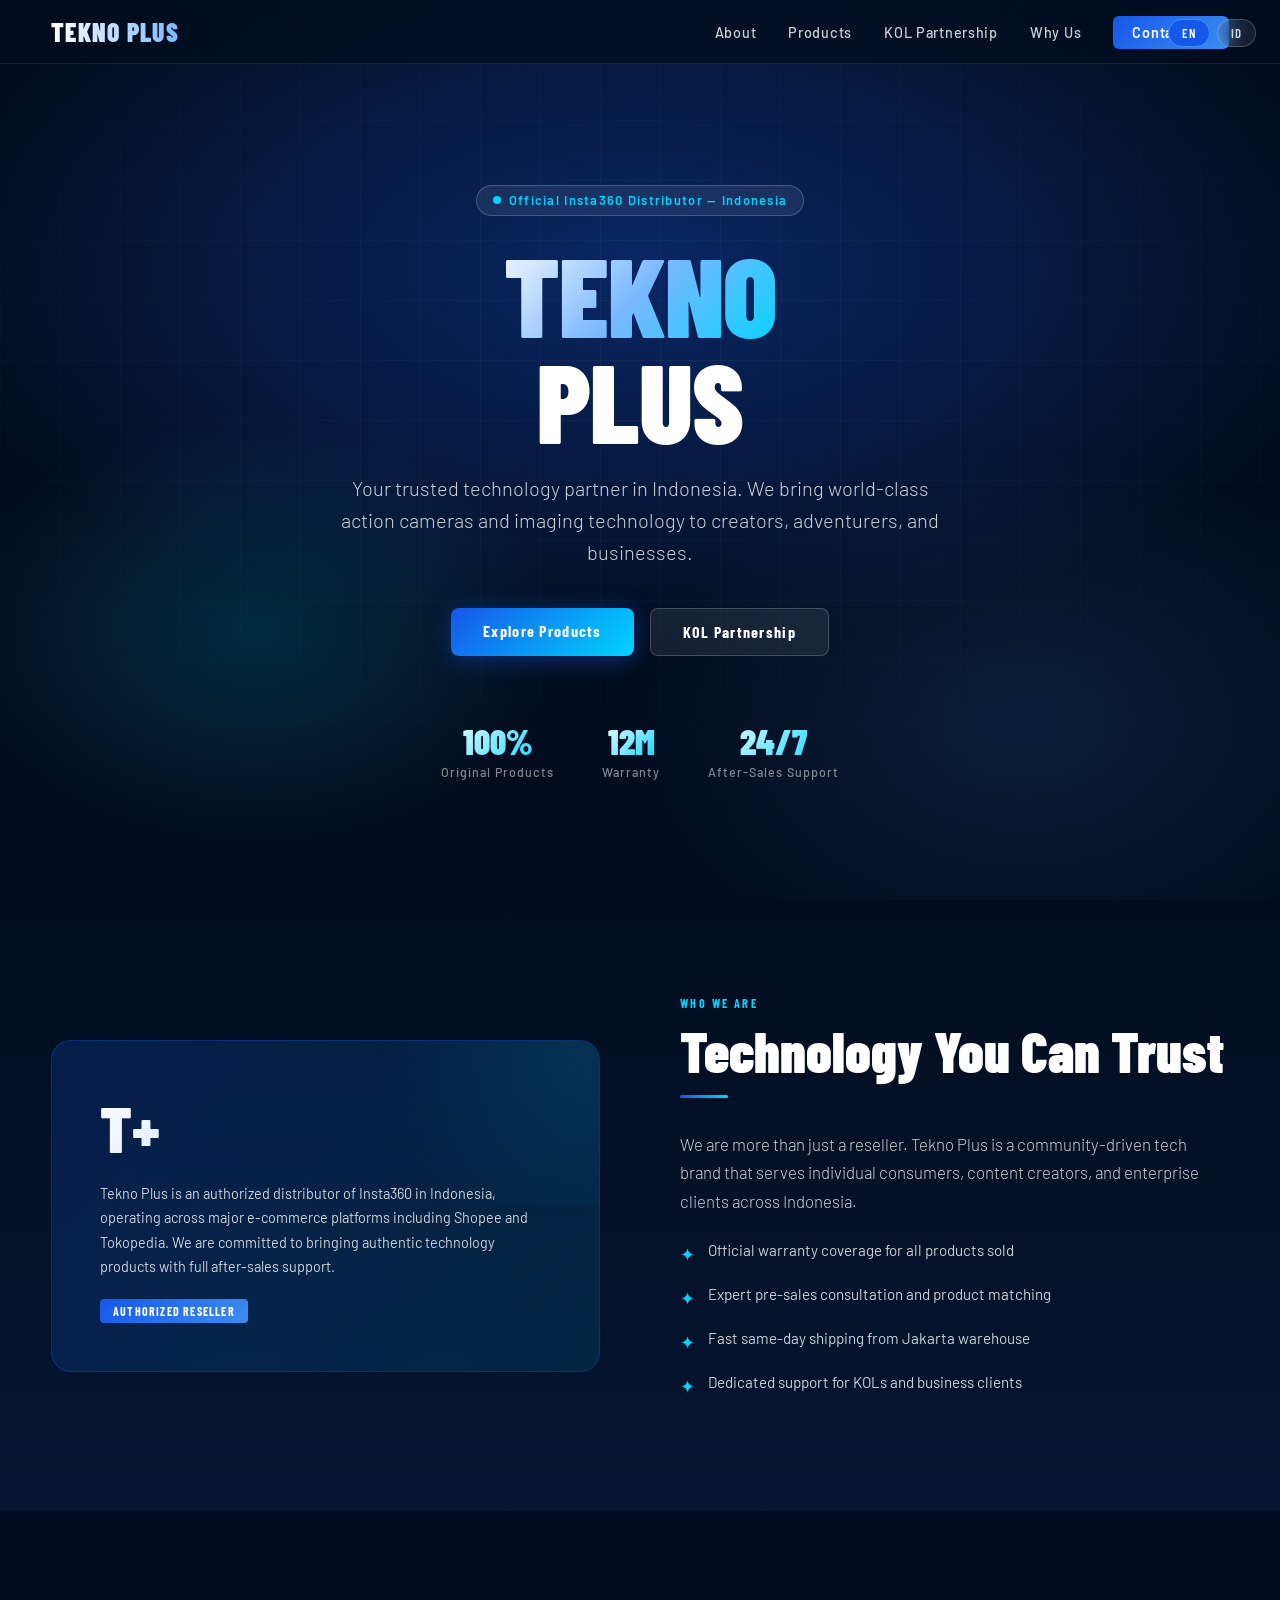
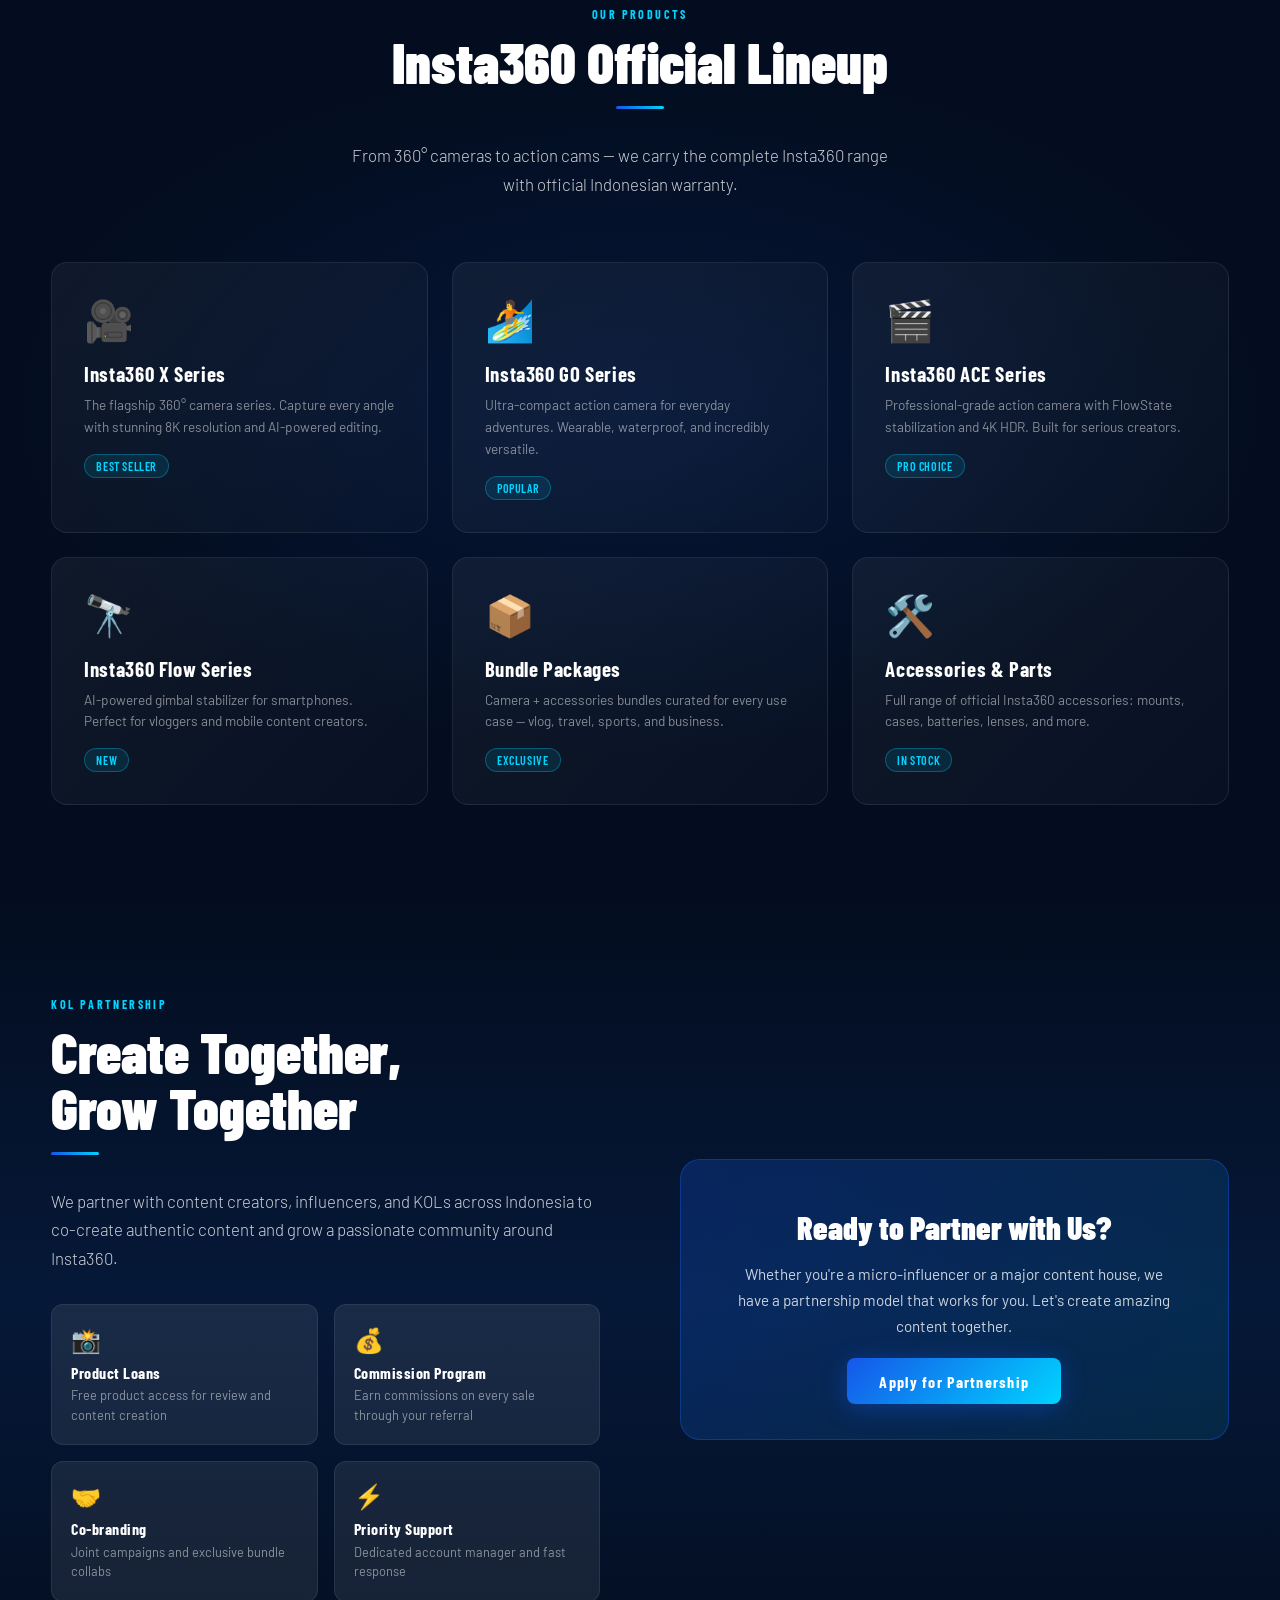
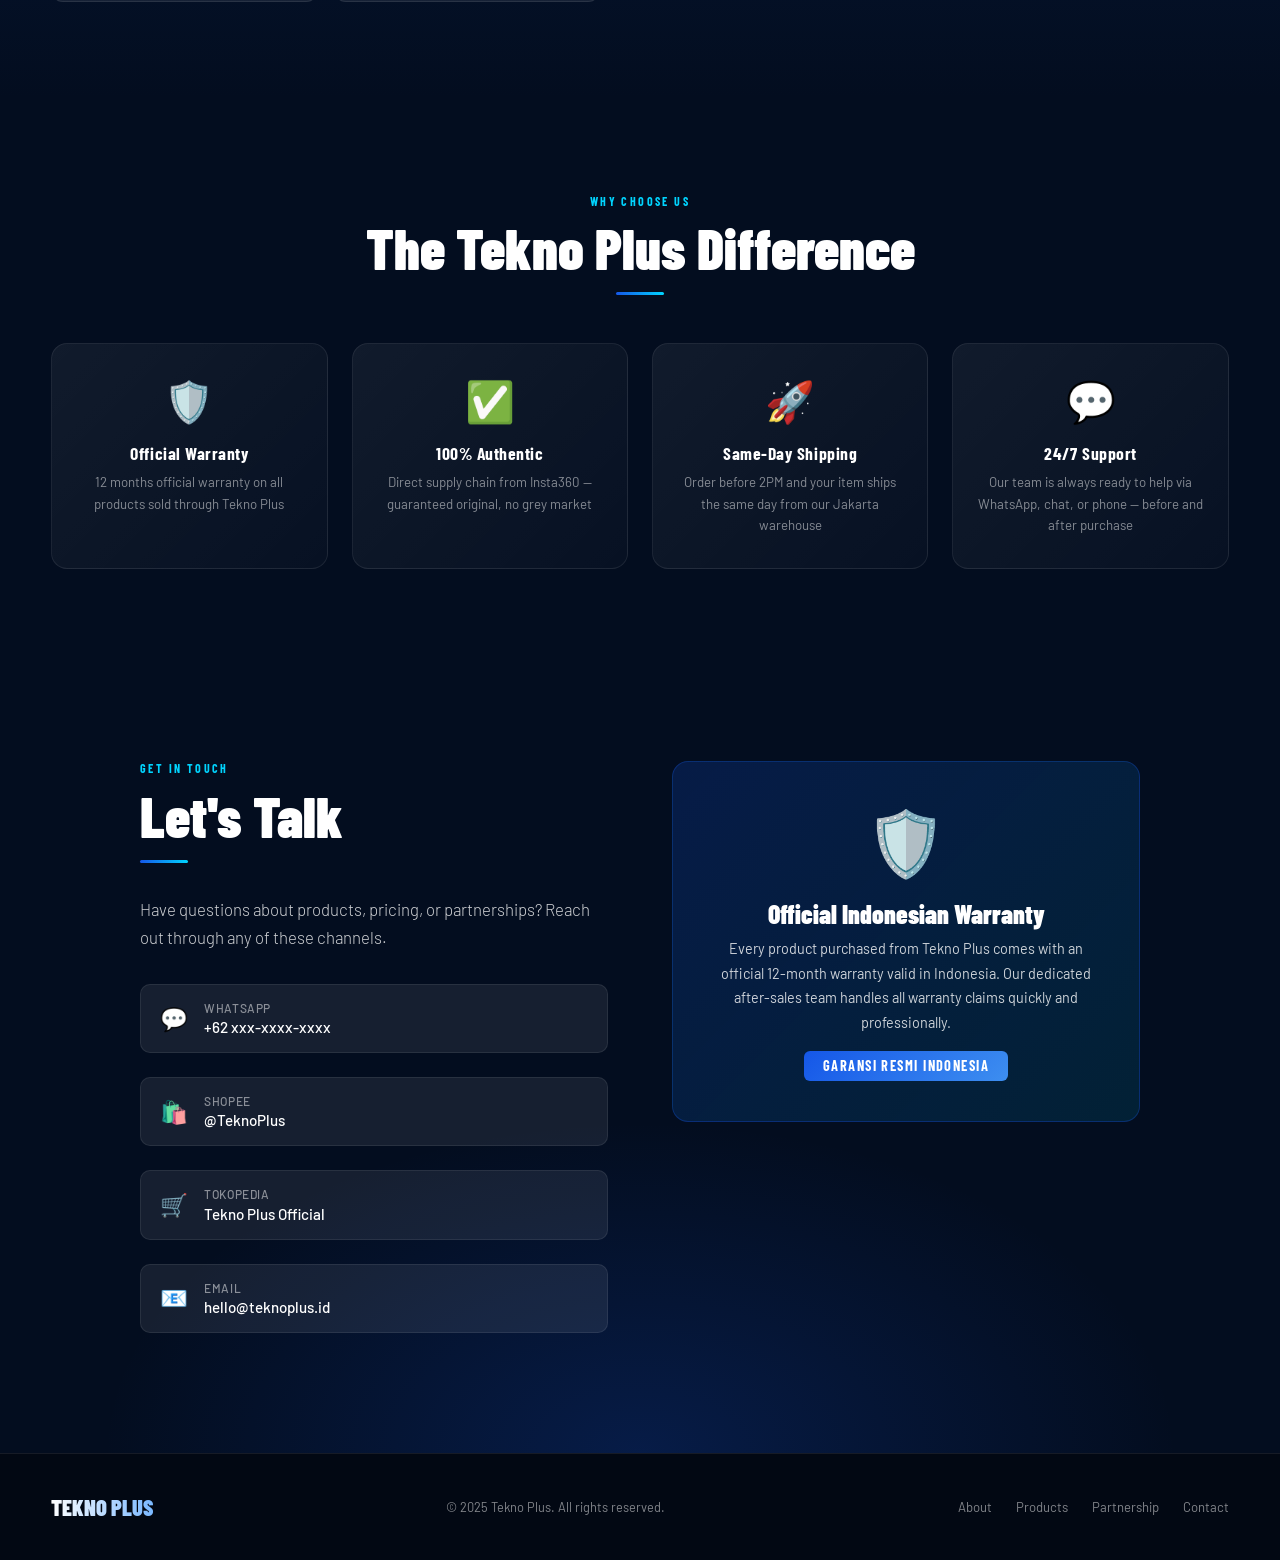
==== index.html @ 786237d8 "Add files via upload" ====
<!DOCTYPE html>
<html lang="en">
<head>
<meta charset="UTF-8">
<meta name="viewport" content="width=device-width, initial-scale=1.0">
<title>Tekno Plus – Official Insta360 Distributor Indonesia</title>
<link href="https://fonts.googleapis.com/css2?family=Barlow+Condensed:wght@400;600;700;900&family=Barlow:wght@300;400;500;600&display=swap" rel="stylesheet">
<style>
  :root {
    --blue-deep: #030d1f;
    --blue-mid: #0a2a5e;
    --blue-bright: #1557e8;
    --blue-electric: #3d8ef0;
    --blue-light: #7ab8ff;
    --blue-glow: #4fa3ff;
    --accent: #00d4ff;
    --white: #ffffff;
    --white-80: rgba(255,255,255,0.8);
    --white-50: rgba(255,255,255,0.5);
    --white-20: rgba(255,255,255,0.2);
    --white-10: rgba(255,255,255,0.08);
  }

  * { margin: 0; padding: 0; box-sizing: border-box; }

  html { scroll-behavior: smooth; }

  body {
    background: var(--blue-deep);
    color: var(--white);
    font-family: 'Barlow', sans-serif;
    overflow-x: hidden;
  }

  /* ── LANGUAGE SWITCHER ── */
  .lang-switcher {
    position: fixed;
    top: 1.2rem;
    right: 1.5rem;
    z-index: 9999;
    display: flex;
    gap: 0.4rem;
  }
  .lang-btn {
    background: var(--white-10);
    border: 1px solid var(--white-20);
    color: var(--white-80);
    padding: 0.3rem 0.8rem;
    border-radius: 20px;
    font-family: 'Barlow Condensed', sans-serif;
    font-weight: 600;
    font-size: 0.8rem;
    letter-spacing: 0.1em;
    cursor: pointer;
    backdrop-filter: blur(10px);
    transition: all 0.2s;
  }
  .lang-btn.active, .lang-btn:hover {
    background: var(--blue-bright);
    border-color: var(--blue-electric);
    color: white;
  }

  /* ── NAV ── */
  nav {
    position: fixed;
    top: 0; left: 0; right: 0;
    z-index: 1000;
    padding: 1rem 4vw;
    display: flex;
    align-items: center;
    justify-content: space-between;
    backdrop-filter: blur(20px);
    background: rgba(3,13,31,0.7);
    border-bottom: 1px solid var(--white-10);
  }
  .nav-logo {
    font-family: 'Barlow Condensed', sans-serif;
    font-weight: 900;
    font-size: 1.6rem;
    letter-spacing: 0.05em;
    background: linear-gradient(90deg, var(--white), var(--blue-light));
    -webkit-background-clip: text;
    -webkit-text-fill-color: transparent;
    background-clip: text;
    text-decoration: none;
  }
  .nav-links {
    display: flex;
    gap: 2rem;
    list-style: none;
  }
  .nav-links a {
    color: var(--white-80);
    text-decoration: none;
    font-size: 0.9rem;
    font-weight: 500;
    letter-spacing: 0.05em;
    transition: color 0.2s;
  }
  .nav-links a:hover { color: var(--accent); }
  .nav-cta {
    background: linear-gradient(135deg, var(--blue-bright), var(--blue-electric));
    color: white !important;
    padding: 0.5rem 1.2rem;
    border-radius: 6px;
    font-weight: 600 !important;
  }
  .nav-cta:hover { opacity: 0.9; }

  /* ── HERO ── */
  #hero {
    min-height: 100vh;
    display: flex;
    flex-direction: column;
    align-items: center;
    justify-content: center;
    text-align: center;
    position: relative;
    padding: 8rem 4vw 4rem;
    overflow: hidden;
  }

  .hero-bg {
    position: absolute;
    inset: 0;
    background:
      radial-gradient(ellipse 80% 60% at 50% 30%, rgba(21,87,232,0.35) 0%, transparent 70%),
      radial-gradient(ellipse 40% 40% at 20% 70%, rgba(0,212,255,0.15) 0%, transparent 60%),
      radial-gradient(ellipse 50% 50% at 80% 80%, rgba(61,142,240,0.12) 0%, transparent 60%);
  }

  .hero-grid {
    position: absolute;
    inset: 0;
    background-image:
      linear-gradient(rgba(255,255,255,0.04) 1px, transparent 1px),
      linear-gradient(90deg, rgba(255,255,255,0.04) 1px, transparent 1px);
    background-size: 60px 60px;
    mask-image: radial-gradient(ellipse 80% 60% at 50% 40%, black, transparent);
  }

  .hero-badge {
    display: inline-flex;
    align-items: center;
    gap: 0.5rem;
    background: var(--white-10);
    border: 1px solid var(--white-20);
    border-radius: 30px;
    padding: 0.4rem 1rem;
    font-size: 0.8rem;
    font-weight: 600;
    letter-spacing: 0.1em;
    color: var(--accent);
    margin-bottom: 1.5rem;
    backdrop-filter: blur(10px);
    animation: fadeUp 0.8s ease both;
  }
  .hero-badge-dot {
    width: 8px; height: 8px;
    background: var(--accent);
    border-radius: 50%;
    animation: pulse 2s infinite;
  }

  @keyframes pulse {
    0%, 100% { opacity: 1; transform: scale(1); }
    50% { opacity: 0.5; transform: scale(1.3); }
  }

  .hero-title {
    font-family: 'Barlow Condensed', sans-serif;
    font-weight: 900;
    font-size: clamp(3.5rem, 10vw, 7rem);
    line-height: 0.95;
    letter-spacing: -0.01em;
    margin-bottom: 1.2rem;
    animation: fadeUp 0.8s 0.1s ease both;
  }
  .hero-title .gradient-text {
    background: linear-gradient(135deg, var(--white) 0%, var(--blue-light) 50%, var(--accent) 100%);
    -webkit-background-clip: text;
    -webkit-text-fill-color: transparent;
    background-clip: text;
  }

  .hero-sub {
    font-size: clamp(1rem, 2vw, 1.25rem);
    font-weight: 300;
    color: var(--white-80);
    max-width: 600px;
    line-height: 1.6;
    margin-bottom: 2.5rem;
    animation: fadeUp 0.8s 0.2s ease both;
  }

  .hero-btns {
    display: flex;
    gap: 1rem;
    flex-wrap: wrap;
    justify-content: center;
    animation: fadeUp 0.8s 0.3s ease both;
  }
  .btn-primary {
    background: linear-gradient(135deg, var(--blue-bright), var(--accent));
    color: white;
    padding: 0.85rem 2rem;
    border-radius: 8px;
    font-family: 'Barlow Condensed', sans-serif;
    font-weight: 700;
    font-size: 1rem;
    letter-spacing: 0.08em;
    text-decoration: none;
    transition: all 0.3s;
    box-shadow: 0 4px 24px rgba(21,87,232,0.4);
  }
  .btn-primary:hover {
    transform: translateY(-2px);
    box-shadow: 0 8px 32px rgba(21,87,232,0.6);
  }
  .btn-secondary {
    background: var(--white-10);
    color: white;
    padding: 0.85rem 2rem;
    border-radius: 8px;
    border: 1px solid var(--white-20);
    font-family: 'Barlow Condensed', sans-serif;
    font-weight: 700;
    font-size: 1rem;
    letter-spacing: 0.08em;
    text-decoration: none;
    backdrop-filter: blur(10px);
    transition: all 0.3s;
  }
  .btn-secondary:hover {
    background: var(--white-20);
    transform: translateY(-2px);
  }

  .hero-stats {
    display: flex;
    gap: 3rem;
    margin-top: 4rem;
    animation: fadeUp 0.8s 0.4s ease both;
  }
  .hero-stat { text-align: center; }
  .hero-stat-num {
    font-family: 'Barlow Condensed', sans-serif;
    font-weight: 900;
    font-size: 2.2rem;
    background: linear-gradient(135deg, var(--white), var(--accent));
    -webkit-background-clip: text;
    -webkit-text-fill-color: transparent;
    background-clip: text;
  }
  .hero-stat-label {
    font-size: 0.78rem;
    color: var(--white-50);
    letter-spacing: 0.08em;
    font-weight: 500;
    margin-top: 0.2rem;
  }

  @keyframes fadeUp {
    from { opacity: 0; transform: translateY(24px); }
    to { opacity: 1; transform: translateY(0); }
  }

  /* ── SECTIONS COMMON ── */
  section {
    padding: 6rem 4vw;
    position: relative;
  }
  .section-label {
    font-family: 'Barlow Condensed', sans-serif;
    font-weight: 700;
    font-size: 0.75rem;
    letter-spacing: 0.2em;
    color: var(--accent);
    margin-bottom: 0.8rem;
    text-transform: uppercase;
  }
  .section-title {
    font-family: 'Barlow Condensed', sans-serif;
    font-weight: 900;
    font-size: clamp(2.2rem, 5vw, 3.5rem);
    line-height: 1;
    margin-bottom: 1rem;
  }
  .section-desc {
    color: var(--white-80);
    font-size: 1.05rem;
    line-height: 1.7;
    max-width: 560px;
    font-weight: 300;
  }
  .section-divider {
    width: 3rem;
    height: 3px;
    background: linear-gradient(90deg, var(--blue-bright), var(--accent));
    border-radius: 2px;
    margin: 1rem 0 2rem;
  }

  /* ── ABOUT ── */
  #about {
    background: linear-gradient(180deg, var(--blue-deep) 0%, rgba(10,42,94,0.3) 100%);
  }
  .about-grid {
    display: grid;
    grid-template-columns: 1fr 1fr;
    gap: 5rem;
    align-items: center;
    max-width: 1200px;
    margin: 0 auto;
  }
  .about-visual {
    position: relative;
  }
  .about-card {
    background: linear-gradient(135deg, rgba(21,87,232,0.2), rgba(0,212,255,0.1));
    border: 1px solid rgba(21,87,232,0.3);
    border-radius: 20px;
    padding: 3rem;
    position: relative;
    overflow: hidden;
  }
  .about-card::before {
    content: '';
    position: absolute;
    top: -50%;
    right: -50%;
    width: 100%;
    height: 100%;
    background: radial-gradient(circle, rgba(0,212,255,0.1), transparent 70%);
  }
  .about-card-logo {
    font-family: 'Barlow Condensed', sans-serif;
    font-weight: 900;
    font-size: 4rem;
    background: linear-gradient(135deg, var(--white), var(--blue-light));
    -webkit-background-clip: text;
    -webkit-text-fill-color: transparent;
    background-clip: text;
    margin-bottom: 1rem;
  }
  .about-card-desc {
    color: var(--white-80);
    font-size: 0.9rem;
    line-height: 1.7;
  }
  .about-tag {
    display: inline-block;
    background: linear-gradient(135deg, var(--blue-bright), var(--blue-electric));
    padding: 0.3rem 0.8rem;
    border-radius: 4px;
    font-size: 0.75rem;
    font-weight: 700;
    letter-spacing: 0.1em;
    margin-top: 1.2rem;
    font-family: 'Barlow Condensed', sans-serif;
  }
  .value-list {
    list-style: none;
    margin-top: 1.5rem;
  }
  .value-list li {
    display: flex;
    align-items: flex-start;
    gap: 0.8rem;
    margin-bottom: 1rem;
    color: var(--white-80);
    font-size: 0.95rem;
    line-height: 1.5;
  }
  .value-icon {
    color: var(--accent);
    font-size: 1.1rem;
    flex-shrink: 0;
    margin-top: 0.1rem;
  }

  /* ── PRODUCTS ── */
  #products {
    background: radial-gradient(ellipse 70% 50% at 50% 50%, rgba(21,87,232,0.12) 0%, transparent 70%);
  }
  .products-header {
    text-align: center;
    max-width: 600px;
    margin: 0 auto 4rem;
  }
  .products-header .section-divider { margin: 1rem auto 2rem; }
  .products-grid {
    display: grid;
    grid-template-columns: repeat(3, 1fr);
    gap: 1.5rem;
    max-width: 1200px;
    margin: 0 auto;
  }
  .product-card {
    background: linear-gradient(135deg, rgba(255,255,255,0.05), rgba(255,255,255,0.02));
    border: 1px solid var(--white-10);
    border-radius: 16px;
    padding: 2rem;
    transition: all 0.3s;
    position: relative;
    overflow: hidden;
  }
  .product-card::before {
    content: '';
    position: absolute;
    inset: 0;
    background: linear-gradient(135deg, rgba(21,87,232,0.15), transparent);
    opacity: 0;
    transition: opacity 0.3s;
  }
  .product-card:hover {
    border-color: rgba(21,87,232,0.5);
    transform: translateY(-4px);
    box-shadow: 0 12px 40px rgba(21,87,232,0.2);
  }
  .product-card:hover::before { opacity: 1; }
  .product-icon {
    font-size: 2.5rem;
    margin-bottom: 1rem;
    display: block;
  }
  .product-name {
    font-family: 'Barlow Condensed', sans-serif;
    font-weight: 700;
    font-size: 1.3rem;
    margin-bottom: 0.5rem;
    letter-spacing: 0.03em;
  }
  .product-desc {
    color: var(--white-50);
    font-size: 0.85rem;
    line-height: 1.6;
  }
  .product-badge {
    display: inline-block;
    margin-top: 1rem;
    background: rgba(0,212,255,0.1);
    border: 1px solid rgba(0,212,255,0.3);
    color: var(--accent);
    padding: 0.25rem 0.7rem;
    border-radius: 20px;
    font-size: 0.75rem;
    font-weight: 600;
    font-family: 'Barlow Condensed', sans-serif;
    letter-spacing: 0.05em;
  }

  /* ── KOL / PARTNERSHIP ── */
  #kol {
    background: linear-gradient(180deg, transparent, rgba(10,42,94,0.4) 50%, transparent);
  }
  .kol-inner {
    max-width: 1200px;
    margin: 0 auto;
    display: grid;
    grid-template-columns: 1fr 1fr;
    gap: 5rem;
    align-items: center;
  }
  .kol-benefits {
    display: grid;
    grid-template-columns: 1fr 1fr;
    gap: 1rem;
    margin-top: 2rem;
  }
  .kol-benefit {
    background: var(--white-10);
    border: 1px solid var(--white-10);
    border-radius: 12px;
    padding: 1.2rem;
    transition: all 0.2s;
  }
  .kol-benefit:hover {
    border-color: rgba(21,87,232,0.4);
    background: rgba(21,87,232,0.1);
  }
  .kol-benefit-icon { font-size: 1.5rem; margin-bottom: 0.5rem; display: block; }
  .kol-benefit-title {
    font-family: 'Barlow Condensed', sans-serif;
    font-weight: 700;
    font-size: 1rem;
    margin-bottom: 0.3rem;
    letter-spacing: 0.03em;
  }
  .kol-benefit-desc {
    color: var(--white-50);
    font-size: 0.8rem;
    line-height: 1.5;
  }
  .kol-cta-box {
    background: linear-gradient(135deg, rgba(21,87,232,0.25), rgba(0,212,255,0.1));
    border: 1px solid rgba(21,87,232,0.4);
    border-radius: 20px;
    padding: 3rem;
    text-align: center;
  }
  .kol-cta-box h3 {
    font-family: 'Barlow Condensed', sans-serif;
    font-weight: 900;
    font-size: 2rem;
    margin-bottom: 1rem;
  }
  .kol-cta-box p {
    color: var(--white-80);
    font-size: 0.95rem;
    line-height: 1.7;
    margin-bottom: 2rem;
  }

  /* ── TRUST BADGES ── */
  #trust {
    text-align: center;
  }
  .trust-inner { max-width: 1200px; margin: 0 auto; }
  .trust-grid {
    display: grid;
    grid-template-columns: repeat(4, 1fr);
    gap: 1.5rem;
    margin-top: 3rem;
  }
  .trust-card {
    background: linear-gradient(135deg, rgba(255,255,255,0.06), rgba(255,255,255,0.02));
    border: 1px solid var(--white-10);
    border-radius: 16px;
    padding: 2rem 1.5rem;
    transition: all 0.3s;
  }
  .trust-card:hover {
    border-color: rgba(21,87,232,0.4);
    transform: translateY(-4px);
  }
  .trust-icon { font-size: 2.5rem; margin-bottom: 1rem; display: block; }
  .trust-title {
    font-family: 'Barlow Condensed', sans-serif;
    font-weight: 700;
    font-size: 1.1rem;
    margin-bottom: 0.5rem;
    letter-spacing: 0.03em;
  }
  .trust-desc {
    color: var(--white-50);
    font-size: 0.83rem;
    line-height: 1.6;
  }

  /* ── CONTACT ── */
  #contact {
    background: radial-gradient(ellipse 60% 60% at 50% 100%, rgba(21,87,232,0.2) 0%, transparent 70%);
  }
  .contact-inner {
    max-width: 1000px;
    margin: 0 auto;
    display: grid;
    grid-template-columns: 1fr 1fr;
    gap: 4rem;
    align-items: start;
  }
  .contact-items { margin-top: 2rem; }
  .contact-item {
    display: flex;
    align-items: center;
    gap: 1rem;
    margin-bottom: 1.5rem;
    padding: 1rem 1.2rem;
    background: var(--white-10);
    border-radius: 10px;
    border: 1px solid var(--white-10);
    transition: all 0.2s;
    text-decoration: none;
    color: var(--white);
  }
  .contact-item:hover {
    border-color: rgba(21,87,232,0.4);
    background: rgba(21,87,232,0.1);
  }
  .contact-item-icon { font-size: 1.4rem; }
  .contact-item-label {
    font-size: 0.75rem;
    color: var(--white-50);
    font-weight: 500;
    letter-spacing: 0.05em;
    text-transform: uppercase;
    margin-bottom: 0.2rem;
  }
  .contact-item-value {
    font-size: 0.95rem;
    font-weight: 500;
  }
  .warranty-box {
    background: linear-gradient(135deg, rgba(21,87,232,0.2), rgba(0,212,255,0.1));
    border: 1px solid rgba(21,87,232,0.3);
    border-radius: 16px;
    padding: 2.5rem;
    text-align: center;
  }
  .warranty-shield {
    font-size: 4rem;
    display: block;
    margin-bottom: 1rem;
  }
  .warranty-title {
    font-family: 'Barlow Condensed', sans-serif;
    font-weight: 900;
    font-size: 1.6rem;
    margin-bottom: 0.5rem;
  }
  .warranty-desc {
    color: var(--white-80);
    font-size: 0.9rem;
    line-height: 1.7;
  }
  .warranty-tag {
    display: inline-block;
    margin-top: 1rem;
    background: linear-gradient(135deg, var(--blue-bright), var(--blue-electric));
    padding: 0.4rem 1.2rem;
    border-radius: 6px;
    font-family: 'Barlow Condensed', sans-serif;
    font-weight: 700;
    font-size: 0.9rem;
    letter-spacing: 0.1em;
  }

  /* ── FOOTER ── */
  footer {
    background: rgba(0,0,0,0.4);
    border-top: 1px solid var(--white-10);
    padding: 2.5rem 4vw;
    display: flex;
    align-items: center;
    justify-content: space-between;
    flex-wrap: wrap;
    gap: 1rem;
  }
  .footer-logo {
    font-family: 'Barlow Condensed', sans-serif;
    font-weight: 900;
    font-size: 1.4rem;
    background: linear-gradient(90deg, var(--white), var(--blue-light));
    -webkit-background-clip: text;
    -webkit-text-fill-color: transparent;
    background-clip: text;
  }
  .footer-copy {
    color: var(--white-50);
    font-size: 0.8rem;
  }
  .footer-links {
    display: flex;
    gap: 1.5rem;
  }
  .footer-links a {
    color: var(--white-50);
    text-decoration: none;
    font-size: 0.82rem;
    transition: color 0.2s;
  }
  .footer-links a:hover { color: var(--accent); }

  /* ── MOBILE ── */
  @media (max-width: 768px) {
    nav { padding: 0.8rem 1rem; }
    .nav-links { display: none; }
    .hero-stats { gap: 1.5rem; flex-wrap: wrap; justify-content: center; }
    .about-grid, .kol-inner, .contact-inner { grid-template-columns: 1fr; gap: 2rem; }
    .products-grid { grid-template-columns: 1fr; }
    .trust-grid { grid-template-columns: 1fr 1fr; }
    .kol-benefits { grid-template-columns: 1fr; }
    footer { flex-direction: column; align-items: center; text-align: center; }
  }

  /* ── SCROLL ANIMATIONS ── */
  .reveal {
    opacity: 0;
    transform: translateY(30px);
    transition: opacity 0.6s ease, transform 0.6s ease;
  }
  .reveal.visible {
    opacity: 1;
    transform: none;
  }
</style>
</head>
<body>

<!-- Language Switcher -->
<div class="lang-switcher">
  <button class="lang-btn active" onclick="setLang('en')">EN</button>
  <button class="lang-btn" onclick="setLang('id')">ID</button>
</div>

<!-- Nav -->
<nav>
  <a href="#hero" class="nav-logo">TEKNO PLUS</a>
  <ul class="nav-links">
    <li><a href="#about" data-en="About" data-id="Tentang Kami">About</a></li>
    <li><a href="#products" data-en="Products" data-id="Produk">Products</a></li>
    <li><a href="#kol" data-en="KOL Partnership" data-id="Kemitraan KOL">KOL Partnership</a></li>
    <li><a href="#trust" data-en="Why Us" data-id="Mengapa Kami">Why Us</a></li>
    <li><a href="#contact" class="nav-cta" data-en="Contact Us" data-id="Hubungi Kami">Contact Us</a></li>
  </ul>
</nav>

<!-- HERO -->
<section id="hero">
  <div class="hero-bg"></div>
  <div class="hero-grid"></div>
  <div class="hero-badge">
    <span class="hero-badge-dot"></span>
    <span data-en="Official Insta360 Distributor — Indonesia" data-id="Distributor Resmi Insta360 — Indonesia">Official Insta360 Distributor — Indonesia</span>
  </div>
  <h1 class="hero-title">
    <span class="gradient-text">TEKNO</span><br>PLUS
  </h1>
  <p class="hero-sub" data-en="Your trusted technology partner in Indonesia. We bring world-class action cameras and imaging technology to creators, adventurers, and businesses." data-id="Mitra teknologi terpercaya Anda di Indonesia. Kami menghadirkan kamera aksi dan teknologi pencitraan kelas dunia untuk para kreator, petualang, dan bisnis.">
    Your trusted technology partner in Indonesia. We bring world-class action cameras and imaging technology to creators, adventurers, and businesses.
  </p>
  <div class="hero-btns">
    <a href="#products" class="btn-primary" data-en="Explore Products" data-id="Lihat Produk">Explore Products</a>
    <a href="#kol" class="btn-secondary" data-en="KOL Partnership" data-id="Kemitraan KOL">KOL Partnership</a>
  </div>
  <div class="hero-stats">
    <div class="hero-stat">
      <div class="hero-stat-num">100%</div>
      <div class="hero-stat-label" data-en="Original Products" data-id="Produk Original">Original Products</div>
    </div>
    <div class="hero-stat">
      <div class="hero-stat-num">12M</div>
      <div class="hero-stat-label" data-en="Warranty" data-id="Garansi">Warranty</div>
    </div>
    <div class="hero-stat">
      <div class="hero-stat-num">24/7</div>
      <div class="hero-stat-label" data-en="After-Sales Support" data-id="Dukungan Purna Jual">After-Sales Support</div>
    </div>
  </div>
</section>

<!-- ABOUT -->
<section id="about">
  <div class="about-grid">
    <div class="about-visual reveal">
      <div class="about-card">
        <div class="about-card-logo">T+</div>
        <p class="about-card-desc" data-en="Tekno Plus is an authorized distributor of Insta360 in Indonesia, operating across major e-commerce platforms including Shopee and Tokopedia. We are committed to bringing authentic technology products with full after-sales support." data-id="Tekno Plus adalah distributor resmi Insta360 di Indonesia, beroperasi di platform e-commerce utama termasuk Shopee dan Tokopedia. Kami berkomitmen menghadirkan produk teknologi asli dengan dukungan purna jual penuh.">
          Tekno Plus is an authorized distributor of Insta360 in Indonesia, operating across major e-commerce platforms including Shopee and Tokopedia. We are committed to bringing authentic technology products with full after-sales support.
        </p>
        <span class="about-tag" data-en="AUTHORIZED RESELLER" data-id="RESELLER RESMI">AUTHORIZED RESELLER</span>
      </div>
    </div>
    <div class="reveal">
      <div class="section-label" data-en="WHO WE ARE" data-id="SIAPA KAMI">WHO WE ARE</div>
      <h2 class="section-title" data-en="Technology You Can Trust" data-id="Teknologi Yang Bisa Dipercaya">Technology You Can Trust</h2>
      <div class="section-divider"></div>
      <p class="section-desc" data-en="We are more than just a reseller. Tekno Plus is a community-driven tech brand that serves individual consumers, content creators, and enterprise clients across Indonesia." data-id="Kami lebih dari sekadar reseller. Tekno Plus adalah brand teknologi berbasis komunitas yang melayani konsumen individual, kreator konten, dan klien korporat di seluruh Indonesia.">
        We are more than just a reseller. Tekno Plus is a community-driven tech brand that serves individual consumers, content creators, and enterprise clients across Indonesia.
      </p>
      <ul class="value-list">
        <li><span class="value-icon">✦</span><span data-en="Official warranty coverage for all products sold" data-id="Garansi resmi untuk semua produk yang dijual">Official warranty coverage for all products sold</span></li>
        <li><span class="value-icon">✦</span><span data-en="Expert pre-sales consultation and product matching" data-id="Konsultasi pra-penjualan ahli dan penyesuaian produk">Expert pre-sales consultation and product matching</span></li>
        <li><span class="value-icon">✦</span><span data-en="Fast same-day shipping from Jakarta warehouse" data-id="Pengiriman cepat di hari yang sama dari gudang Jakarta">Fast same-day shipping from Jakarta warehouse</span></li>
        <li><span class="value-icon">✦</span><span data-en="Dedicated support for KOLs and business clients" data-id="Dukungan khusus untuk KOL dan klien bisnis">Dedicated support for KOLs and business clients</span></li>
      </ul>
    </div>
  </div>
</section>

<!-- PRODUCTS -->
<section id="products">
  <div class="products-header reveal">
    <div class="section-label" data-en="OUR PRODUCTS" data-id="PRODUK KAMI">OUR PRODUCTS</div>
    <h2 class="section-title" data-en="Insta360 Official Lineup" data-id="Lini Resmi Insta360">Insta360 Official Lineup</h2>
    <div class="section-divider"></div>
    <p class="section-desc" data-en="From 360° cameras to action cams — we carry the complete Insta360 range with official Indonesian warranty." data-id="Dari kamera 360° hingga action cam — kami menyediakan lini lengkap Insta360 dengan garansi resmi Indonesia.">
      From 360° cameras to action cams — we carry the complete Insta360 range with official Indonesian warranty.
    </p>
  </div>
  <div class="products-grid">
    <div class="product-card reveal">
      <span class="product-icon">🎥</span>
      <div class="product-name">Insta360 X Series</div>
      <p class="product-desc" data-en="The flagship 360° camera series. Capture every angle with stunning 8K resolution and AI-powered editing." data-id="Seri kamera 360° unggulan. Abadikan setiap sudut dengan resolusi 8K yang memukau dan editing berbasis AI.">The flagship 360° camera series. Capture every angle with stunning 8K resolution and AI-powered editing.</p>
      <span class="product-badge" data-en="BEST SELLER" data-id="TERLARIS">BEST SELLER</span>
    </div>
    <div class="product-card reveal">
      <span class="product-icon">🏄</span>
      <div class="product-name">Insta360 GO Series</div>
      <p class="product-desc" data-en="Ultra-compact action camera for everyday adventures. Wearable, waterproof, and incredibly versatile." data-id="Kamera aksi ultra-kompak untuk petualangan sehari-hari. Dapat dipakai, tahan air, dan sangat serbaguna.">Ultra-compact action camera for everyday adventures. Wearable, waterproof, and incredibly versatile.</p>
      <span class="product-badge" data-en="POPULAR" data-id="POPULER">POPULAR</span>
    </div>
    <div class="product-card reveal">
      <span class="product-icon">🎬</span>
      <div class="product-name">Insta360 ACE Series</div>
      <p class="product-desc" data-en="Professional-grade action camera with FlowState stabilization and 4K HDR. Built for serious creators." data-id="Kamera aksi kelas profesional dengan stabilisasi FlowState dan 4K HDR. Dirancang untuk kreator serius.">Professional-grade action camera with FlowState stabilization and 4K HDR. Built for serious creators.</p>
      <span class="product-badge" data-en="PRO CHOICE" data-id="PILIHAN PRO">PRO CHOICE</span>
    </div>
    <div class="product-card reveal">
      <span class="product-icon">🔭</span>
      <div class="product-name" data-en="Insta360 Flow Series" data-id="Insta360 Flow Series">Insta360 Flow Series</div>
      <p class="product-desc" data-en="AI-powered gimbal stabilizer for smartphones. Perfect for vloggers and mobile content creators." data-id="Gimbal stabilizer bertenaga AI untuk smartphone. Sempurna untuk vlogger dan kreator konten mobile.">AI-powered gimbal stabilizer for smartphones. Perfect for vloggers and mobile content creators.</p>
      <span class="product-badge" data-en="NEW" data-id="BARU">NEW</span>
    </div>
    <div class="product-card reveal">
      <span class="product-icon">📦</span>
      <div class="product-name" data-en="Bundle Packages" data-id="Paket Bundle">Bundle Packages</div>
      <p class="product-desc" data-en="Camera + accessories bundles curated for every use case — vlog, travel, sports, and business." data-id="Bundle kamera + aksesori yang dikurasi untuk setiap kebutuhan — vlog, travel, olahraga, dan bisnis.">Camera + accessories bundles curated for every use case — vlog, travel, sports, and business.</p>
      <span class="product-badge" data-en="EXCLUSIVE" data-id="EKSKLUSIF">EXCLUSIVE</span>
    </div>
    <div class="product-card reveal">
      <span class="product-icon">🛠️</span>
      <div class="product-name" data-en="Accessories & Parts" data-id="Aksesori & Suku Cadang">Accessories & Parts</div>
      <p class="product-desc" data-en="Full range of official Insta360 accessories: mounts, cases, batteries, lenses, and more." data-id="Rangkaian lengkap aksesori resmi Insta360: mount, casing, baterai, lensa, dan lainnya.">Full range of official Insta360 accessories: mounts, cases, batteries, lenses, and more.</p>
      <span class="product-badge" data-en="IN STOCK" data-id="TERSEDIA">IN STOCK</span>
    </div>
  </div>
</section>

<!-- KOL -->
<section id="kol">
  <div class="kol-inner">
    <div class="reveal">
      <div class="section-label" data-en="KOL PARTNERSHIP" data-id="KEMITRAAN KOL">KOL PARTNERSHIP</div>
      <h2 class="section-title" data-en="Create Together, Grow Together" data-id="Berkreasi Bersama, Tumbuh Bersama">Create Together,<br>Grow Together</h2>
      <div class="section-divider"></div>
      <p class="section-desc" data-en="We partner with content creators, influencers, and KOLs across Indonesia to co-create authentic content and grow a passionate community around Insta360." data-id="Kami bermitra dengan kreator konten, influencer, dan KOL di seluruh Indonesia untuk bersama-sama membuat konten autentik dan membangun komunitas yang penuh semangat di sekitar Insta360.">
        We partner with content creators, influencers, and KOLs across Indonesia to co-create authentic content and grow a passionate community around Insta360.
      </p>
      <div class="kol-benefits">
        <div class="kol-benefit">
          <span class="kol-benefit-icon">📸</span>
          <div class="kol-benefit-title" data-en="Product Loans" data-id="Pinjaman Produk">Product Loans</div>
          <p class="kol-benefit-desc" data-en="Free product access for review and content creation" data-id="Akses produk gratis untuk review dan pembuatan konten">Free product access for review and content creation</p>
        </div>
        <div class="kol-benefit">
          <span class="kol-benefit-icon">💰</span>
          <div class="kol-benefit-title" data-en="Commission Program" data-id="Program Komisi">Commission Program</div>
          <p class="kol-benefit-desc" data-en="Earn commissions on every sale through your referral" data-id="Dapatkan komisi dari setiap penjualan melalui referral Anda">Earn commissions on every sale through your referral</p>
        </div>
        <div class="kol-benefit">
          <span class="kol-benefit-icon">🤝</span>
          <div class="kol-benefit-title" data-en="Co-branding" data-id="Co-branding">Co-branding</div>
          <p class="kol-benefit-desc" data-en="Joint campaigns and exclusive bundle collabs" data-id="Kampanye bersama dan kolaborasi bundle eksklusif">Joint campaigns and exclusive bundle collabs</p>
        </div>
        <div class="kol-benefit">
          <span class="kol-benefit-icon">⚡</span>
          <div class="kol-benefit-title" data-en="Priority Support" data-id="Dukungan Prioritas">Priority Support</div>
          <p class="kol-benefit-desc" data-en="Dedicated account manager and fast response" data-id="Manajer akun khusus dan respons cepat">Dedicated account manager and fast response</p>
        </div>
      </div>
    </div>
    <div class="reveal">
      <div class="kol-cta-box">
        <h3 data-en="Ready to Partner with Us?" data-id="Siap Bermitra dengan Kami?">Ready to Partner with Us?</h3>
        <p data-en="Whether you're a micro-influencer or a major content house, we have a partnership model that works for you. Let's create amazing content together." data-id="Baik Anda micro-influencer maupun konten kreator besar, kami memiliki model kemitraan yang sesuai untuk Anda. Mari buat konten luar biasa bersama.">
          Whether you're a micro-influencer or a major content house, we have a partnership model that works for you. Let's create amazing content together.
        </p>
        <a href="#contact" class="btn-primary" data-en="Apply for Partnership" data-id="Daftar Kemitraan">Apply for Partnership</a>
      </div>
    </div>
  </div>
</section>

<!-- TRUST / WHY US -->
<section id="trust">
  <div class="trust-inner">
    <div class="reveal">
      <div class="section-label" data-en="WHY CHOOSE US" data-id="MENGAPA PILIH KAMI">WHY CHOOSE US</div>
      <h2 class="section-title" data-en="The Tekno Plus Difference" data-id="Perbedaan Tekno Plus">The Tekno Plus Difference</h2>
      <div class="section-divider" style="margin: 1rem auto 0;"></div>
    </div>
    <div class="trust-grid">
      <div class="trust-card reveal">
        <span class="trust-icon">🛡️</span>
        <div class="trust-title" data-en="Official Warranty" data-id="Garansi Resmi">Official Warranty</div>
        <p class="trust-desc" data-en="12 months official warranty on all products sold through Tekno Plus" data-id="Garansi resmi 12 bulan untuk semua produk yang dijual melalui Tekno Plus">12 months official warranty on all products sold through Tekno Plus</p>
      </div>
      <div class="trust-card reveal">
        <span class="trust-icon">✅</span>
        <div class="trust-title" data-en="100% Authentic" data-id="100% Asli">100% Authentic</div>
        <p class="trust-desc" data-en="Direct supply chain from Insta360 — guaranteed original, no grey market" data-id="Rantai pasokan langsung dari Insta360 — dijamin asli, bukan produk grey market">Direct supply chain from Insta360 — guaranteed original, no grey market</p>
      </div>
      <div class="trust-card reveal">
        <span class="trust-icon">🚀</span>
        <div class="trust-title" data-en="Same-Day Shipping" data-id="Pengiriman Hari Ini">Same-Day Shipping</div>
        <p class="trust-desc" data-en="Order before 2PM and your item ships the same day from our Jakarta warehouse" data-id="Pesan sebelum pukul 14.00 dan barang dikirim hari ini dari gudang Jakarta kami">Order before 2PM and your item ships the same day from our Jakarta warehouse</p>
      </div>
      <div class="trust-card reveal">
        <span class="trust-icon">💬</span>
        <div class="trust-title" data-en="24/7 Support" data-id="Dukungan 24/7">24/7 Support</div>
        <p class="trust-desc" data-en="Our team is always ready to help via WhatsApp, chat, or phone — before and after purchase" data-id="Tim kami selalu siap membantu melalui WhatsApp, chat, atau telepon — sebelum dan sesudah pembelian">Our team is always ready to help via WhatsApp, chat, or phone — before and after purchase</p>
      </div>
    </div>
  </div>
</section>

<!-- CONTACT -->
<section id="contact">
  <div class="contact-inner">
    <div class="reveal">
      <div class="section-label" data-en="GET IN TOUCH" data-id="HUBUNGI KAMI">GET IN TOUCH</div>
      <h2 class="section-title" data-en="Let's Talk" data-id="Mari Bicara">Let's Talk</h2>
      <div class="section-divider"></div>
      <p class="section-desc" data-en="Have questions about products, pricing, or partnerships? Reach out through any of these channels." data-id="Punya pertanyaan tentang produk, harga, atau kemitraan? Hubungi kami melalui salah satu saluran berikut.">
        Have questions about products, pricing, or partnerships? Reach out through any of these channels.
      </p>
      <div class="contact-items">
        <a href="https://wa.me/62" class="contact-item">
          <span class="contact-item-icon">💬</span>
          <div>
            <div class="contact-item-label">WhatsApp</div>
            <div class="contact-item-value">+62 xxx-xxxx-xxxx</div>
          </div>
        </a>
        <a href="https://shopee.co.id" class="contact-item">
          <span class="contact-item-icon">🛍️</span>
          <div>
            <div class="contact-item-label">Shopee</div>
            <div class="contact-item-value">@TeknoPlus</div>
          </div>
        </a>
        <a href="https://tokopedia.com" class="contact-item">
          <span class="contact-item-icon">🛒</span>
          <div>
            <div class="contact-item-label">Tokopedia</div>
            <div class="contact-item-value">Tekno Plus Official</div>
          </div>
        </a>
        <a href="mailto:hello@teknoplus.id" class="contact-item">
          <span class="contact-item-icon">📧</span>
          <div>
            <div class="contact-item-label">Email</div>
            <div class="contact-item-value">hello@teknoplus.id</div>
          </div>
        </a>
      </div>
    </div>
    <div class="reveal">
      <div class="warranty-box">
        <span class="warranty-shield">🛡️</span>
        <div class="warranty-title" data-en="Official Indonesian Warranty" data-id="Garansi Resmi Indonesia">Official Indonesian Warranty</div>
        <p class="warranty-desc" data-en="Every product purchased from Tekno Plus comes with an official 12-month warranty valid in Indonesia. Our dedicated after-sales team handles all warranty claims quickly and professionally." data-id="Setiap produk yang dibeli dari Tekno Plus dilengkapi dengan garansi resmi 12 bulan yang berlaku di Indonesia. Tim purna jual kami yang berdedikasi menangani semua klaim garansi dengan cepat dan profesional.">
          Every product purchased from Tekno Plus comes with an official 12-month warranty valid in Indonesia. Our dedicated after-sales team handles all warranty claims quickly and professionally.
        </p>
        <span class="warranty-tag" data-en="GARANSI RESMI INDONESIA" data-id="GARANSI RESMI INDONESIA">GARANSI RESMI INDONESIA</span>
      </div>
    </div>
  </div>
</section>

<!-- FOOTER -->
<footer>
  <div class="footer-logo">TEKNO PLUS</div>
  <div class="footer-copy" data-en="© 2025 Tekno Plus. All rights reserved." data-id="© 2025 Tekno Plus. Semua hak dilindungi.">© 2025 Tekno Plus. All rights reserved.</div>
  <div class="footer-links">
    <a href="#about" data-en="About" data-id="Tentang">About</a>
    <a href="#products" data-en="Products" data-id="Produk">Products</a>
    <a href="#kol" data-en="Partnership" data-id="Kemitraan">Partnership</a>
    <a href="#contact" data-en="Contact" data-id="Kontak">Contact</a>
  </div>
</footer>

<script>
  // Language switch
  let currentLang = 'en';

  function setLang(lang) {
    currentLang = lang;
    document.querySelectorAll('.lang-btn').forEach(btn => btn.classList.remove('active'));
    document.querySelector(`.lang-btn[onclick="setLang('${lang}')"]`).classList.add('active');

    document.querySelectorAll('[data-en]').forEach(el => {
      el.textContent = el.getAttribute(`data-${lang}`);
    });
  }

  // Scroll reveal
  const reveals = document.querySelectorAll('.reveal');
  const observer = new IntersectionObserver((entries) => {
    entries.forEach(entry => {
      if (entry.isIntersecting) {
        entry.target.classList.add('visible');
      }
    });
  }, { threshold: 0.1 });

  reveals.forEach(el => observer.observe(el));
</script>
</body>
</html>
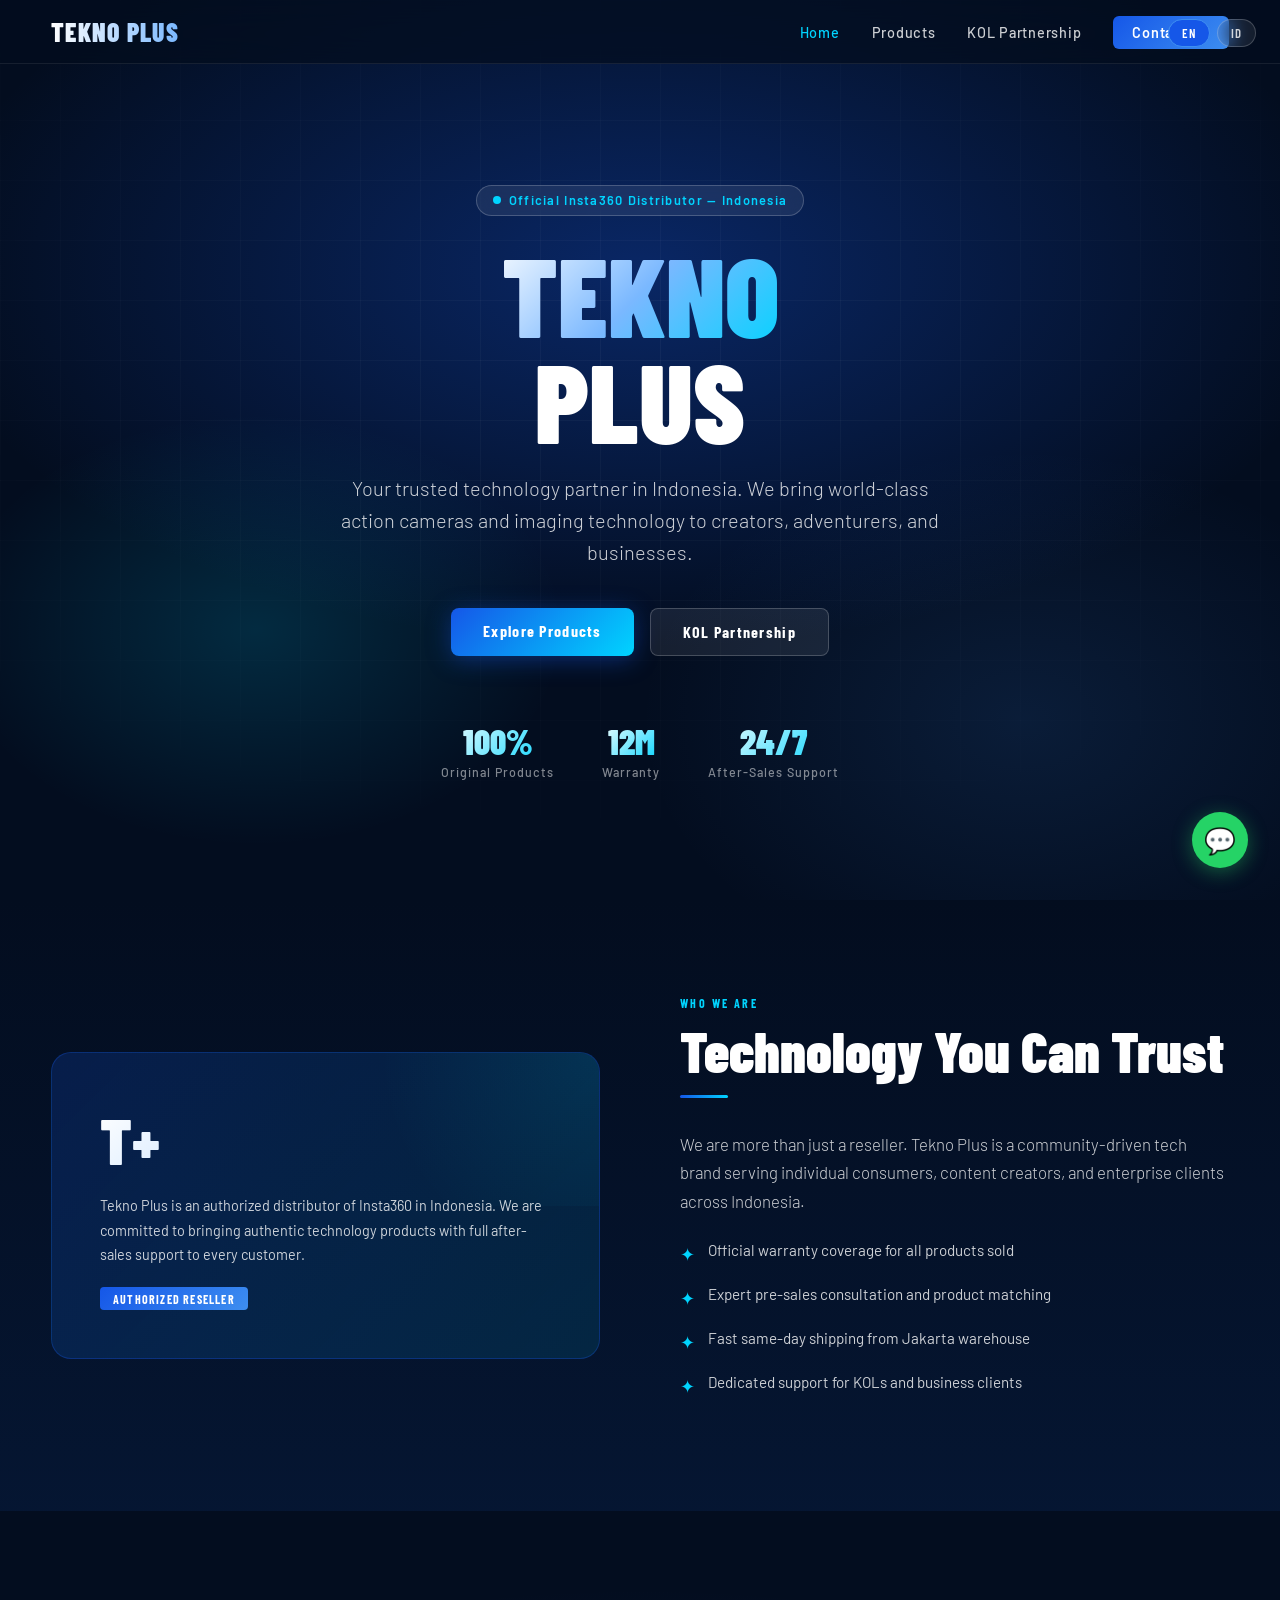
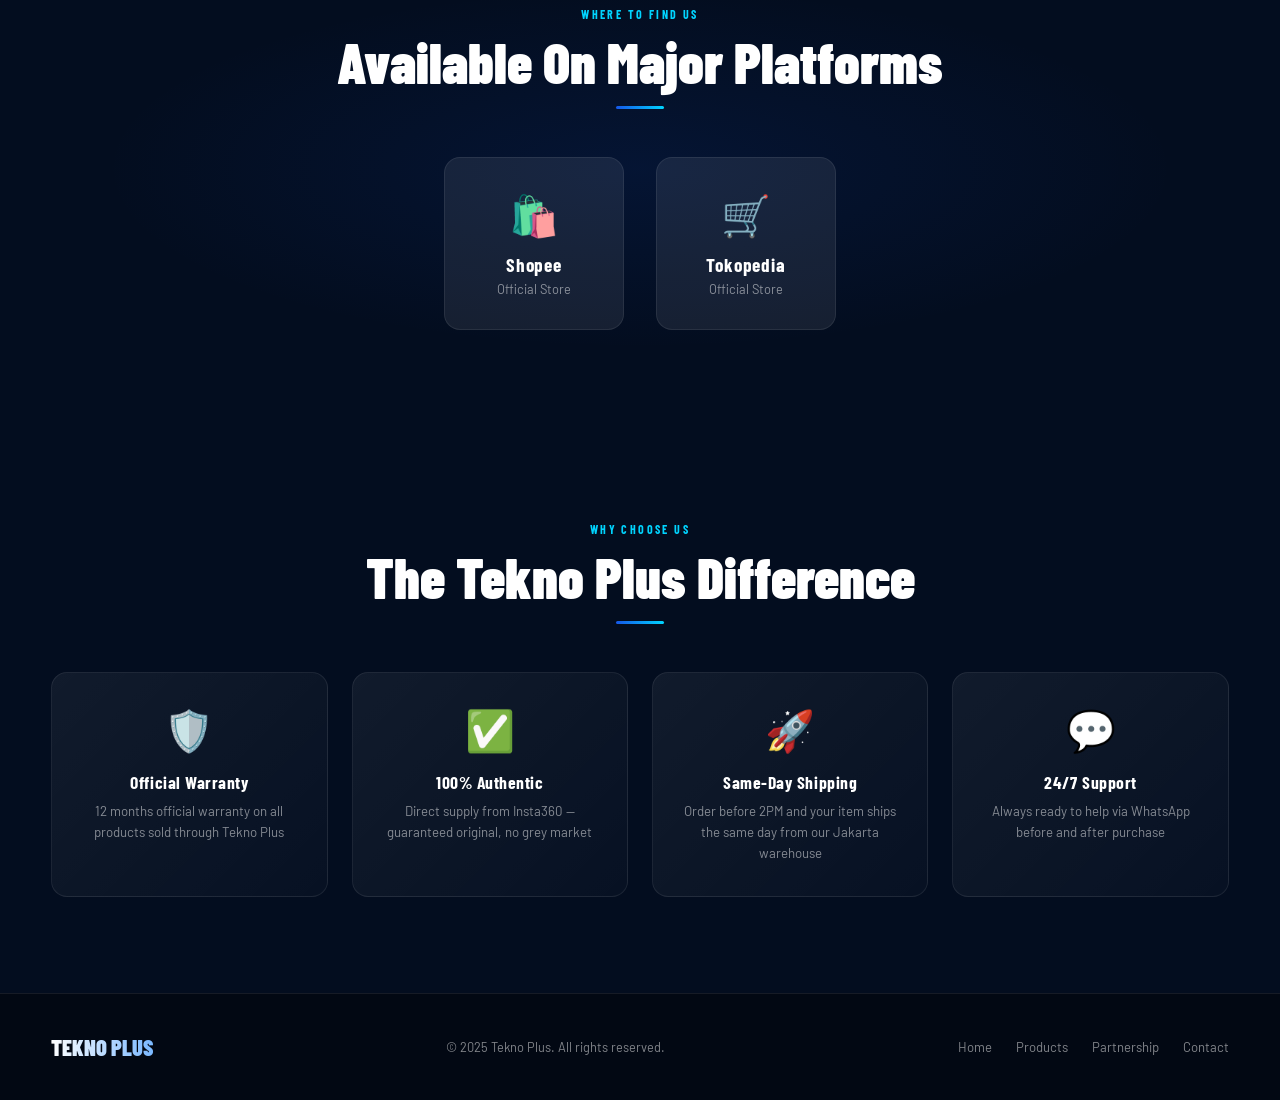
==== commit 7fbef5a6: "Add files via upload" ====
--- a/index.html
+++ b/index.html
@@ -4,111 +4,10 @@
 <meta charset="UTF-8">
 <meta name="viewport" content="width=device-width, initial-scale=1.0">
 <title>Tekno Plus – Official Insta360 Distributor Indonesia</title>
-<link href="https://fonts.googleapis.com/css2?family=Barlow+Condensed:wght@400;600;700;900&family=Barlow:wght@300;400;500;600&display=swap" rel="stylesheet">
+<meta name="description" content="Tekno Plus is the official Insta360 distributor in Indonesia. Authentic products, official warranty, same-day shipping.">
+<link rel="stylesheet" href="style.css">
 <style>
-  :root {
-    --blue-deep: #030d1f;
-    --blue-mid: #0a2a5e;
-    --blue-bright: #1557e8;
-    --blue-electric: #3d8ef0;
-    --blue-light: #7ab8ff;
-    --blue-glow: #4fa3ff;
-    --accent: #00d4ff;
-    --white: #ffffff;
-    --white-80: rgba(255,255,255,0.8);
-    --white-50: rgba(255,255,255,0.5);
-    --white-20: rgba(255,255,255,0.2);
-    --white-10: rgba(255,255,255,0.08);
-  }
-
-  * { margin: 0; padding: 0; box-sizing: border-box; }
-
-  html { scroll-behavior: smooth; }
-
-  body {
-    background: var(--blue-deep);
-    color: var(--white);
-    font-family: 'Barlow', sans-serif;
-    overflow-x: hidden;
-  }
-
-  /* ── LANGUAGE SWITCHER ── */
-  .lang-switcher {
-    position: fixed;
-    top: 1.2rem;
-    right: 1.5rem;
-    z-index: 9999;
-    display: flex;
-    gap: 0.4rem;
-  }
-  .lang-btn {
-    background: var(--white-10);
-    border: 1px solid var(--white-20);
-    color: var(--white-80);
-    padding: 0.3rem 0.8rem;
-    border-radius: 20px;
-    font-family: 'Barlow Condensed', sans-serif;
-    font-weight: 600;
-    font-size: 0.8rem;
-    letter-spacing: 0.1em;
-    cursor: pointer;
-    backdrop-filter: blur(10px);
-    transition: all 0.2s;
-  }
-  .lang-btn.active, .lang-btn:hover {
-    background: var(--blue-bright);
-    border-color: var(--blue-electric);
-    color: white;
-  }
-
-  /* ── NAV ── */
-  nav {
-    position: fixed;
-    top: 0; left: 0; right: 0;
-    z-index: 1000;
-    padding: 1rem 4vw;
-    display: flex;
-    align-items: center;
-    justify-content: space-between;
-    backdrop-filter: blur(20px);
-    background: rgba(3,13,31,0.7);
-    border-bottom: 1px solid var(--white-10);
-  }
-  .nav-logo {
-    font-family: 'Barlow Condensed', sans-serif;
-    font-weight: 900;
-    font-size: 1.6rem;
-    letter-spacing: 0.05em;
-    background: linear-gradient(90deg, var(--white), var(--blue-light));
-    -webkit-background-clip: text;
-    -webkit-text-fill-color: transparent;
-    background-clip: text;
-    text-decoration: none;
-  }
-  .nav-links {
-    display: flex;
-    gap: 2rem;
-    list-style: none;
-  }
-  .nav-links a {
-    color: var(--white-80);
-    text-decoration: none;
-    font-size: 0.9rem;
-    font-weight: 500;
-    letter-spacing: 0.05em;
-    transition: color 0.2s;
-  }
-  .nav-links a:hover { color: var(--accent); }
-  .nav-cta {
-    background: linear-gradient(135deg, var(--blue-bright), var(--blue-electric));
-    color: white !important;
-    padding: 0.5rem 1.2rem;
-    border-radius: 6px;
-    font-weight: 600 !important;
-  }
-  .nav-cta:hover { opacity: 0.9; }
-
-  /* ── HERO ── */
+  /* HERO */
   #hero {
     min-height: 100vh;
     display: flex;
@@ -120,26 +19,21 @@
     padding: 8rem 4vw 4rem;
     overflow: hidden;
   }
-
   .hero-bg {
-    position: absolute;
-    inset: 0;
+    position: absolute; inset: 0;
     background:
       radial-gradient(ellipse 80% 60% at 50% 30%, rgba(21,87,232,0.35) 0%, transparent 70%),
       radial-gradient(ellipse 40% 40% at 20% 70%, rgba(0,212,255,0.15) 0%, transparent 60%),
       radial-gradient(ellipse 50% 50% at 80% 80%, rgba(61,142,240,0.12) 0%, transparent 60%);
   }
-
   .hero-grid {
-    position: absolute;
-    inset: 0;
+    position: absolute; inset: 0;
     background-image:
       linear-gradient(rgba(255,255,255,0.04) 1px, transparent 1px),
       linear-gradient(90deg, rgba(255,255,255,0.04) 1px, transparent 1px);
     background-size: 60px 60px;
     mask-image: radial-gradient(ellipse 80% 60% at 50% 40%, black, transparent);
   }
-
   .hero-badge {
     display: inline-flex;
     align-items: center;
@@ -155,6 +49,7 @@
     margin-bottom: 1.5rem;
     backdrop-filter: blur(10px);
     animation: fadeUp 0.8s ease both;
+    position: relative;
   }
   .hero-badge-dot {
     width: 8px; height: 8px;
@@ -162,28 +57,25 @@
     border-radius: 50%;
     animation: pulse 2s infinite;
   }
-
   @keyframes pulse {
     0%, 100% { opacity: 1; transform: scale(1); }
     50% { opacity: 0.5; transform: scale(1.3); }
   }
-
   .hero-title {
     font-family: 'Barlow Condensed', sans-serif;
     font-weight: 900;
     font-size: clamp(3.5rem, 10vw, 7rem);
     line-height: 0.95;
-    letter-spacing: -0.01em;
     margin-bottom: 1.2rem;
     animation: fadeUp 0.8s 0.1s ease both;
-  }
-  .hero-title .gradient-text {
+    position: relative;
+  }
+  .gradient-text {
     background: linear-gradient(135deg, var(--white) 0%, var(--blue-light) 50%, var(--accent) 100%);
     -webkit-background-clip: text;
     -webkit-text-fill-color: transparent;
     background-clip: text;
   }
-
   .hero-sub {
     font-size: clamp(1rem, 2vw, 1.25rem);
     font-weight: 300;
@@ -192,56 +84,22 @@
     line-height: 1.6;
     margin-bottom: 2.5rem;
     animation: fadeUp 0.8s 0.2s ease both;
-  }
-
+    position: relative;
+  }
   .hero-btns {
     display: flex;
     gap: 1rem;
     flex-wrap: wrap;
     justify-content: center;
     animation: fadeUp 0.8s 0.3s ease both;
-  }
-  .btn-primary {
-    background: linear-gradient(135deg, var(--blue-bright), var(--accent));
-    color: white;
-    padding: 0.85rem 2rem;
-    border-radius: 8px;
-    font-family: 'Barlow Condensed', sans-serif;
-    font-weight: 700;
-    font-size: 1rem;
-    letter-spacing: 0.08em;
-    text-decoration: none;
-    transition: all 0.3s;
-    box-shadow: 0 4px 24px rgba(21,87,232,0.4);
-  }
-  .btn-primary:hover {
-    transform: translateY(-2px);
-    box-shadow: 0 8px 32px rgba(21,87,232,0.6);
-  }
-  .btn-secondary {
-    background: var(--white-10);
-    color: white;
-    padding: 0.85rem 2rem;
-    border-radius: 8px;
-    border: 1px solid var(--white-20);
-    font-family: 'Barlow Condensed', sans-serif;
-    font-weight: 700;
-    font-size: 1rem;
-    letter-spacing: 0.08em;
-    text-decoration: none;
-    backdrop-filter: blur(10px);
-    transition: all 0.3s;
-  }
-  .btn-secondary:hover {
-    background: var(--white-20);
-    transform: translateY(-2px);
-  }
-
+    position: relative;
+  }
   .hero-stats {
     display: flex;
     gap: 3rem;
     margin-top: 4rem;
     animation: fadeUp 0.8s 0.4s ease both;
+    position: relative;
   }
   .hero-stat { text-align: center; }
   .hero-stat-num {
@@ -260,52 +118,13 @@
     font-weight: 500;
     margin-top: 0.2rem;
   }
-
   @keyframes fadeUp {
     from { opacity: 0; transform: translateY(24px); }
     to { opacity: 1; transform: translateY(0); }
   }
 
-  /* ── SECTIONS COMMON ── */
-  section {
-    padding: 6rem 4vw;
-    position: relative;
-  }
-  .section-label {
-    font-family: 'Barlow Condensed', sans-serif;
-    font-weight: 700;
-    font-size: 0.75rem;
-    letter-spacing: 0.2em;
-    color: var(--accent);
-    margin-bottom: 0.8rem;
-    text-transform: uppercase;
-  }
-  .section-title {
-    font-family: 'Barlow Condensed', sans-serif;
-    font-weight: 900;
-    font-size: clamp(2.2rem, 5vw, 3.5rem);
-    line-height: 1;
-    margin-bottom: 1rem;
-  }
-  .section-desc {
-    color: var(--white-80);
-    font-size: 1.05rem;
-    line-height: 1.7;
-    max-width: 560px;
-    font-weight: 300;
-  }
-  .section-divider {
-    width: 3rem;
-    height: 3px;
-    background: linear-gradient(90deg, var(--blue-bright), var(--accent));
-    border-radius: 2px;
-    margin: 1rem 0 2rem;
-  }
-
-  /* ── ABOUT ── */
-  #about {
-    background: linear-gradient(180deg, var(--blue-deep) 0%, rgba(10,42,94,0.3) 100%);
-  }
+  /* ABOUT */
+  #about { background: linear-gradient(180deg, var(--blue-deep) 0%, rgba(10,42,94,0.3) 100%); }
   .about-grid {
     display: grid;
     grid-template-columns: 1fr 1fr;
@@ -314,9 +133,6 @@
     max-width: 1200px;
     margin: 0 auto;
   }
-  .about-visual {
-    position: relative;
-  }
   .about-card {
     background: linear-gradient(135deg, rgba(21,87,232,0.2), rgba(0,212,255,0.1));
     border: 1px solid rgba(21,87,232,0.3);
@@ -328,10 +144,8 @@
   .about-card::before {
     content: '';
     position: absolute;
-    top: -50%;
-    right: -50%;
-    width: 100%;
-    height: 100%;
+    top: -50%; right: -50%;
+    width: 100%; height: 100%;
     background: radial-gradient(circle, rgba(0,212,255,0.1), transparent 70%);
   }
   .about-card-logo {
@@ -344,11 +158,7 @@
     background-clip: text;
     margin-bottom: 1rem;
   }
-  .about-card-desc {
-    color: var(--white-80);
-    font-size: 0.9rem;
-    line-height: 1.7;
-  }
+  .about-card-desc { color: var(--white-80); font-size: 0.9rem; line-height: 1.7; }
   .about-tag {
     display: inline-block;
     background: linear-gradient(135deg, var(--blue-bright), var(--blue-electric));
@@ -360,10 +170,7 @@
     margin-top: 1.2rem;
     font-family: 'Barlow Condensed', sans-serif;
   }
-  .value-list {
-    list-style: none;
-    margin-top: 1.5rem;
-  }
+  .value-list { list-style: none; margin-top: 1.5rem; }
   .value-list li {
     display: flex;
     align-items: flex-start;
@@ -373,150 +180,10 @@
     font-size: 0.95rem;
     line-height: 1.5;
   }
-  .value-icon {
-    color: var(--accent);
-    font-size: 1.1rem;
-    flex-shrink: 0;
-    margin-top: 0.1rem;
-  }
-
-  /* ── PRODUCTS ── */
-  #products {
-    background: radial-gradient(ellipse 70% 50% at 50% 50%, rgba(21,87,232,0.12) 0%, transparent 70%);
-  }
-  .products-header {
-    text-align: center;
-    max-width: 600px;
-    margin: 0 auto 4rem;
-  }
-  .products-header .section-divider { margin: 1rem auto 2rem; }
-  .products-grid {
-    display: grid;
-    grid-template-columns: repeat(3, 1fr);
-    gap: 1.5rem;
-    max-width: 1200px;
-    margin: 0 auto;
-  }
-  .product-card {
-    background: linear-gradient(135deg, rgba(255,255,255,0.05), rgba(255,255,255,0.02));
-    border: 1px solid var(--white-10);
-    border-radius: 16px;
-    padding: 2rem;
-    transition: all 0.3s;
-    position: relative;
-    overflow: hidden;
-  }
-  .product-card::before {
-    content: '';
-    position: absolute;
-    inset: 0;
-    background: linear-gradient(135deg, rgba(21,87,232,0.15), transparent);
-    opacity: 0;
-    transition: opacity 0.3s;
-  }
-  .product-card:hover {
-    border-color: rgba(21,87,232,0.5);
-    transform: translateY(-4px);
-    box-shadow: 0 12px 40px rgba(21,87,232,0.2);
-  }
-  .product-card:hover::before { opacity: 1; }
-  .product-icon {
-    font-size: 2.5rem;
-    margin-bottom: 1rem;
-    display: block;
-  }
-  .product-name {
-    font-family: 'Barlow Condensed', sans-serif;
-    font-weight: 700;
-    font-size: 1.3rem;
-    margin-bottom: 0.5rem;
-    letter-spacing: 0.03em;
-  }
-  .product-desc {
-    color: var(--white-50);
-    font-size: 0.85rem;
-    line-height: 1.6;
-  }
-  .product-badge {
-    display: inline-block;
-    margin-top: 1rem;
-    background: rgba(0,212,255,0.1);
-    border: 1px solid rgba(0,212,255,0.3);
-    color: var(--accent);
-    padding: 0.25rem 0.7rem;
-    border-radius: 20px;
-    font-size: 0.75rem;
-    font-weight: 600;
-    font-family: 'Barlow Condensed', sans-serif;
-    letter-spacing: 0.05em;
-  }
-
-  /* ── KOL / PARTNERSHIP ── */
-  #kol {
-    background: linear-gradient(180deg, transparent, rgba(10,42,94,0.4) 50%, transparent);
-  }
-  .kol-inner {
-    max-width: 1200px;
-    margin: 0 auto;
-    display: grid;
-    grid-template-columns: 1fr 1fr;
-    gap: 5rem;
-    align-items: center;
-  }
-  .kol-benefits {
-    display: grid;
-    grid-template-columns: 1fr 1fr;
-    gap: 1rem;
-    margin-top: 2rem;
-  }
-  .kol-benefit {
-    background: var(--white-10);
-    border: 1px solid var(--white-10);
-    border-radius: 12px;
-    padding: 1.2rem;
-    transition: all 0.2s;
-  }
-  .kol-benefit:hover {
-    border-color: rgba(21,87,232,0.4);
-    background: rgba(21,87,232,0.1);
-  }
-  .kol-benefit-icon { font-size: 1.5rem; margin-bottom: 0.5rem; display: block; }
-  .kol-benefit-title {
-    font-family: 'Barlow Condensed', sans-serif;
-    font-weight: 700;
-    font-size: 1rem;
-    margin-bottom: 0.3rem;
-    letter-spacing: 0.03em;
-  }
-  .kol-benefit-desc {
-    color: var(--white-50);
-    font-size: 0.8rem;
-    line-height: 1.5;
-  }
-  .kol-cta-box {
-    background: linear-gradient(135deg, rgba(21,87,232,0.25), rgba(0,212,255,0.1));
-    border: 1px solid rgba(21,87,232,0.4);
-    border-radius: 20px;
-    padding: 3rem;
-    text-align: center;
-  }
-  .kol-cta-box h3 {
-    font-family: 'Barlow Condensed', sans-serif;
-    font-weight: 900;
-    font-size: 2rem;
-    margin-bottom: 1rem;
-  }
-  .kol-cta-box p {
-    color: var(--white-80);
-    font-size: 0.95rem;
-    line-height: 1.7;
-    margin-bottom: 2rem;
-  }
-
-  /* ── TRUST BADGES ── */
-  #trust {
-    text-align: center;
-  }
+  .value-icon { color: var(--accent); font-size: 1.1rem; flex-shrink: 0; margin-top: 0.1rem; }
+
+  /* TRUST */
+  #trust { text-align: center; }
   .trust-inner { max-width: 1200px; margin: 0 auto; }
   .trust-grid {
     display: grid;
@@ -531,10 +198,7 @@
     padding: 2rem 1.5rem;
     transition: all 0.3s;
   }
-  .trust-card:hover {
-    border-color: rgba(21,87,232,0.4);
-    transform: translateY(-4px);
-  }
+  .trust-card:hover { border-color: rgba(21,87,232,0.4); transform: translateY(-4px); }
   .trust-icon { font-size: 2.5rem; margin-bottom: 1rem; display: block; }
   .trust-title {
     font-family: 'Barlow Condensed', sans-serif;
@@ -543,167 +207,60 @@
     margin-bottom: 0.5rem;
     letter-spacing: 0.03em;
   }
-  .trust-desc {
-    color: var(--white-50);
-    font-size: 0.83rem;
-    line-height: 1.6;
-  }
-
-  /* ── CONTACT ── */
-  #contact {
-    background: radial-gradient(ellipse 60% 60% at 50% 100%, rgba(21,87,232,0.2) 0%, transparent 70%);
-  }
-  .contact-inner {
-    max-width: 1000px;
-    margin: 0 auto;
-    display: grid;
-    grid-template-columns: 1fr 1fr;
-    gap: 4rem;
-    align-items: start;
-  }
-  .contact-items { margin-top: 2rem; }
-  .contact-item {
+  .trust-desc { color: var(--white-50); font-size: 0.83rem; line-height: 1.6; }
+
+  /* PLATFORMS */
+  #platforms {
+    background: radial-gradient(ellipse 60% 50% at 50% 50%, rgba(21,87,232,0.1) 0%, transparent 70%);
+    text-align: center;
+  }
+  .platforms-inner { max-width: 800px; margin: 0 auto; }
+  .platforms-grid {
     display: flex;
-    align-items: center;
-    gap: 1rem;
-    margin-bottom: 1.5rem;
-    padding: 1rem 1.2rem;
+    justify-content: center;
+    gap: 2rem;
+    margin-top: 3rem;
+    flex-wrap: wrap;
+  }
+  .platform-card {
     background: var(--white-10);
-    border-radius: 10px;
     border: 1px solid var(--white-10);
-    transition: all 0.2s;
-    text-decoration: none;
-    color: var(--white);
-  }
-  .contact-item:hover {
-    border-color: rgba(21,87,232,0.4);
-    background: rgba(21,87,232,0.1);
-  }
-  .contact-item-icon { font-size: 1.4rem; }
-  .contact-item-label {
-    font-size: 0.75rem;
-    color: var(--white-50);
-    font-weight: 500;
+    border-radius: 16px;
+    padding: 2rem 2.5rem;
+    transition: all 0.3s;
+    min-width: 180px;
+  }
+  .platform-card:hover { border-color: rgba(21,87,232,0.4); transform: translateY(-4px); }
+  .platform-icon { font-size: 2.5rem; display: block; margin-bottom: 0.8rem; }
+  .platform-name {
+    font-family: 'Barlow Condensed', sans-serif;
+    font-weight: 700;
+    font-size: 1.2rem;
     letter-spacing: 0.05em;
-    text-transform: uppercase;
-    margin-bottom: 0.2rem;
-  }
-  .contact-item-value {
-    font-size: 0.95rem;
-    font-weight: 500;
-  }
-  .warranty-box {
-    background: linear-gradient(135deg, rgba(21,87,232,0.2), rgba(0,212,255,0.1));
-    border: 1px solid rgba(21,87,232,0.3);
-    border-radius: 16px;
-    padding: 2.5rem;
-    text-align: center;
-  }
-  .warranty-shield {
-    font-size: 4rem;
-    display: block;
-    margin-bottom: 1rem;
-  }
-  .warranty-title {
-    font-family: 'Barlow Condensed', sans-serif;
-    font-weight: 900;
-    font-size: 1.6rem;
-    margin-bottom: 0.5rem;
-  }
-  .warranty-desc {
-    color: var(--white-80);
-    font-size: 0.9rem;
-    line-height: 1.7;
-  }
-  .warranty-tag {
-    display: inline-block;
-    margin-top: 1rem;
-    background: linear-gradient(135deg, var(--blue-bright), var(--blue-electric));
-    padding: 0.4rem 1.2rem;
-    border-radius: 6px;
-    font-family: 'Barlow Condensed', sans-serif;
-    font-weight: 700;
-    font-size: 0.9rem;
-    letter-spacing: 0.1em;
-  }
-
-  /* ── FOOTER ── */
-  footer {
-    background: rgba(0,0,0,0.4);
-    border-top: 1px solid var(--white-10);
-    padding: 2.5rem 4vw;
-    display: flex;
-    align-items: center;
-    justify-content: space-between;
-    flex-wrap: wrap;
-    gap: 1rem;
-  }
-  .footer-logo {
-    font-family: 'Barlow Condensed', sans-serif;
-    font-weight: 900;
-    font-size: 1.4rem;
-    background: linear-gradient(90deg, var(--white), var(--blue-light));
-    -webkit-background-clip: text;
-    -webkit-text-fill-color: transparent;
-    background-clip: text;
-  }
-  .footer-copy {
-    color: var(--white-50);
-    font-size: 0.8rem;
-  }
-  .footer-links {
-    display: flex;
-    gap: 1.5rem;
-  }
-  .footer-links a {
-    color: var(--white-50);
-    text-decoration: none;
-    font-size: 0.82rem;
-    transition: color 0.2s;
-  }
-  .footer-links a:hover { color: var(--accent); }
-
-  /* ── MOBILE ── */
+  }
+  .platform-note { color: var(--white-50); font-size: 0.8rem; margin-top: 0.3rem; }
+
   @media (max-width: 768px) {
-    nav { padding: 0.8rem 1rem; }
-    .nav-links { display: none; }
+    .about-grid { grid-template-columns: 1fr; gap: 2rem; }
+    .trust-grid { grid-template-columns: 1fr 1fr; }
     .hero-stats { gap: 1.5rem; flex-wrap: wrap; justify-content: center; }
-    .about-grid, .kol-inner, .contact-inner { grid-template-columns: 1fr; gap: 2rem; }
-    .products-grid { grid-template-columns: 1fr; }
-    .trust-grid { grid-template-columns: 1fr 1fr; }
-    .kol-benefits { grid-template-columns: 1fr; }
-    footer { flex-direction: column; align-items: center; text-align: center; }
-  }
-
-  /* ── SCROLL ANIMATIONS ── */
-  .reveal {
-    opacity: 0;
-    transform: translateY(30px);
-    transition: opacity 0.6s ease, transform 0.6s ease;
-  }
-  .reveal.visible {
-    opacity: 1;
-    transform: none;
   }
 </style>
 </head>
 <body>
 
-<!-- Language Switcher -->
 <div class="lang-switcher">
-  <button class="lang-btn active" onclick="setLang('en')">EN</button>
+  <button class="lang-btn" onclick="setLang('en')">EN</button>
   <button class="lang-btn" onclick="setLang('id')">ID</button>
 </div>
 
-<!-- Nav -->
 <nav>
-  <a href="#hero" class="nav-logo">TEKNO PLUS</a>
+  <a href="index.html" class="nav-logo">TEKNO PLUS</a>
   <ul class="nav-links">
-    <li><a href="#about" data-en="About" data-id="Tentang Kami">About</a></li>
-    <li><a href="#products" data-en="Products" data-id="Produk">Products</a></li>
-    <li><a href="#kol" data-en="KOL Partnership" data-id="Kemitraan KOL">KOL Partnership</a></li>
-    <li><a href="#trust" data-en="Why Us" data-id="Mengapa Kami">Why Us</a></li>
-    <li><a href="#contact" class="nav-cta" data-en="Contact Us" data-id="Hubungi Kami">Contact Us</a></li>
+    <li><a href="index.html" class="active" data-en="Home" data-id="Beranda">Home</a></li>
+    <li><a href="products.html" data-en="Products" data-id="Produk">Products</a></li>
+    <li><a href="kol.html" data-en="KOL Partnership" data-id="Kemitraan KOL">KOL Partnership</a></li>
+    <li><a href="contact.html" class="nav-cta" data-en="Contact Us" data-id="Hubungi Kami">Contact Us</a></li>
   </ul>
 </nav>
 
@@ -722,8 +279,8 @@
     Your trusted technology partner in Indonesia. We bring world-class action cameras and imaging technology to creators, adventurers, and businesses.
   </p>
   <div class="hero-btns">
-    <a href="#products" class="btn-primary" data-en="Explore Products" data-id="Lihat Produk">Explore Products</a>
-    <a href="#kol" class="btn-secondary" data-en="KOL Partnership" data-id="Kemitraan KOL">KOL Partnership</a>
+    <a href="products.html" class="btn-primary" data-en="Explore Products" data-id="Lihat Produk">Explore Products</a>
+    <a href="kol.html" class="btn-secondary" data-en="KOL Partnership" data-id="Kemitraan KOL">KOL Partnership</a>
   </div>
   <div class="hero-stats">
     <div class="hero-stat">
@@ -744,11 +301,11 @@
 <!-- ABOUT -->
 <section id="about">
   <div class="about-grid">
-    <div class="about-visual reveal">
+    <div class="reveal">
       <div class="about-card">
         <div class="about-card-logo">T+</div>
-        <p class="about-card-desc" data-en="Tekno Plus is an authorized distributor of Insta360 in Indonesia, operating across major e-commerce platforms including Shopee and Tokopedia. We are committed to bringing authentic technology products with full after-sales support." data-id="Tekno Plus adalah distributor resmi Insta360 di Indonesia, beroperasi di platform e-commerce utama termasuk Shopee dan Tokopedia. Kami berkomitmen menghadirkan produk teknologi asli dengan dukungan purna jual penuh.">
-          Tekno Plus is an authorized distributor of Insta360 in Indonesia, operating across major e-commerce platforms including Shopee and Tokopedia. We are committed to bringing authentic technology products with full after-sales support.
+        <p class="about-card-desc" data-en="Tekno Plus is an authorized distributor of Insta360 in Indonesia. We are committed to bringing authentic technology products with full after-sales support to every customer." data-id="Tekno Plus adalah distributor resmi Insta360 di Indonesia. Kami berkomitmen menghadirkan produk teknologi asli dengan dukungan purna jual penuh kepada setiap pelanggan.">
+          Tekno Plus is an authorized distributor of Insta360 in Indonesia. We are committed to bringing authentic technology products with full after-sales support to every customer.
         </p>
         <span class="about-tag" data-en="AUTHORIZED RESELLER" data-id="RESELLER RESMI">AUTHORIZED RESELLER</span>
       </div>
@@ -757,8 +314,8 @@
       <div class="section-label" data-en="WHO WE ARE" data-id="SIAPA KAMI">WHO WE ARE</div>
       <h2 class="section-title" data-en="Technology You Can Trust" data-id="Teknologi Yang Bisa Dipercaya">Technology You Can Trust</h2>
       <div class="section-divider"></div>
-      <p class="section-desc" data-en="We are more than just a reseller. Tekno Plus is a community-driven tech brand that serves individual consumers, content creators, and enterprise clients across Indonesia." data-id="Kami lebih dari sekadar reseller. Tekno Plus adalah brand teknologi berbasis komunitas yang melayani konsumen individual, kreator konten, dan klien korporat di seluruh Indonesia.">
-        We are more than just a reseller. Tekno Plus is a community-driven tech brand that serves individual consumers, content creators, and enterprise clients across Indonesia.
+      <p class="section-desc" data-en="We are more than just a reseller. Tekno Plus is a community-driven tech brand serving individual consumers, content creators, and enterprise clients across Indonesia." data-id="Kami lebih dari sekadar reseller. Tekno Plus adalah brand teknologi berbasis komunitas yang melayani konsumen individual, kreator konten, dan klien korporat di seluruh Indonesia.">
+        We are more than just a reseller. Tekno Plus is a community-driven tech brand serving individual consumers, content creators, and enterprise clients across Indonesia.
       </p>
       <ul class="value-list">
         <li><span class="value-icon">✦</span><span data-en="Official warranty coverage for all products sold" data-id="Garansi resmi untuk semua produk yang dijual">Official warranty coverage for all products sold</span></li>
@@ -770,102 +327,30 @@
   </div>
 </section>
 
-<!-- PRODUCTS -->
-<section id="products">
-  <div class="products-header reveal">
-    <div class="section-label" data-en="OUR PRODUCTS" data-id="PRODUK KAMI">OUR PRODUCTS</div>
-    <h2 class="section-title" data-en="Insta360 Official Lineup" data-id="Lini Resmi Insta360">Insta360 Official Lineup</h2>
-    <div class="section-divider"></div>
-    <p class="section-desc" data-en="From 360° cameras to action cams — we carry the complete Insta360 range with official Indonesian warranty." data-id="Dari kamera 360° hingga action cam — kami menyediakan lini lengkap Insta360 dengan garansi resmi Indonesia.">
-      From 360° cameras to action cams — we carry the complete Insta360 range with official Indonesian warranty.
-    </p>
-  </div>
-  <div class="products-grid">
-    <div class="product-card reveal">
-      <span class="product-icon">🎥</span>
-      <div class="product-name">Insta360 X Series</div>
-      <p class="product-desc" data-en="The flagship 360° camera series. Capture every angle with stunning 8K resolution and AI-powered editing." data-id="Seri kamera 360° unggulan. Abadikan setiap sudut dengan resolusi 8K yang memukau dan editing berbasis AI.">The flagship 360° camera series. Capture every angle with stunning 8K resolution and AI-powered editing.</p>
-      <span class="product-badge" data-en="BEST SELLER" data-id="TERLARIS">BEST SELLER</span>
-    </div>
-    <div class="product-card reveal">
-      <span class="product-icon">🏄</span>
-      <div class="product-name">Insta360 GO Series</div>
-      <p class="product-desc" data-en="Ultra-compact action camera for everyday adventures. Wearable, waterproof, and incredibly versatile." data-id="Kamera aksi ultra-kompak untuk petualangan sehari-hari. Dapat dipakai, tahan air, dan sangat serbaguna.">Ultra-compact action camera for everyday adventures. Wearable, waterproof, and incredibly versatile.</p>
-      <span class="product-badge" data-en="POPULAR" data-id="POPULER">POPULAR</span>
-    </div>
-    <div class="product-card reveal">
-      <span class="product-icon">🎬</span>
-      <div class="product-name">Insta360 ACE Series</div>
-      <p class="product-desc" data-en="Professional-grade action camera with FlowState stabilization and 4K HDR. Built for serious creators." data-id="Kamera aksi kelas profesional dengan stabilisasi FlowState dan 4K HDR. Dirancang untuk kreator serius.">Professional-grade action camera with FlowState stabilization and 4K HDR. Built for serious creators.</p>
-      <span class="product-badge" data-en="PRO CHOICE" data-id="PILIHAN PRO">PRO CHOICE</span>
-    </div>
-    <div class="product-card reveal">
-      <span class="product-icon">🔭</span>
-      <div class="product-name" data-en="Insta360 Flow Series" data-id="Insta360 Flow Series">Insta360 Flow Series</div>
-      <p class="product-desc" data-en="AI-powered gimbal stabilizer for smartphones. Perfect for vloggers and mobile content creators." data-id="Gimbal stabilizer bertenaga AI untuk smartphone. Sempurna untuk vlogger dan kreator konten mobile.">AI-powered gimbal stabilizer for smartphones. Perfect for vloggers and mobile content creators.</p>
-      <span class="product-badge" data-en="NEW" data-id="BARU">NEW</span>
-    </div>
-    <div class="product-card reveal">
-      <span class="product-icon">📦</span>
-      <div class="product-name" data-en="Bundle Packages" data-id="Paket Bundle">Bundle Packages</div>
-      <p class="product-desc" data-en="Camera + accessories bundles curated for every use case — vlog, travel, sports, and business." data-id="Bundle kamera + aksesori yang dikurasi untuk setiap kebutuhan — vlog, travel, olahraga, dan bisnis.">Camera + accessories bundles curated for every use case — vlog, travel, sports, and business.</p>
-      <span class="product-badge" data-en="EXCLUSIVE" data-id="EKSKLUSIF">EXCLUSIVE</span>
-    </div>
-    <div class="product-card reveal">
-      <span class="product-icon">🛠️</span>
-      <div class="product-name" data-en="Accessories & Parts" data-id="Aksesori & Suku Cadang">Accessories & Parts</div>
-      <p class="product-desc" data-en="Full range of official Insta360 accessories: mounts, cases, batteries, lenses, and more." data-id="Rangkaian lengkap aksesori resmi Insta360: mount, casing, baterai, lensa, dan lainnya.">Full range of official Insta360 accessories: mounts, cases, batteries, lenses, and more.</p>
-      <span class="product-badge" data-en="IN STOCK" data-id="TERSEDIA">IN STOCK</span>
+<!-- PLATFORMS -->
+<section id="platforms">
+  <div class="platforms-inner">
+    <div class="reveal">
+      <div class="section-label" data-en="WHERE TO FIND US" data-id="TEMUKAN KAMI DI">WHERE TO FIND US</div>
+      <h2 class="section-title" data-en="Available On Major Platforms" data-id="Tersedia di Platform Utama">Available On Major Platforms</h2>
+      <div class="section-divider" style="margin: 1rem auto 0;"></div>
+    </div>
+    <div class="platforms-grid">
+      <div class="platform-card reveal">
+        <span class="platform-icon">🛍️</span>
+        <div class="platform-name">Shopee</div>
+        <div class="platform-note" data-en="Official Store" data-id="Toko Resmi">Official Store</div>
+      </div>
+      <div class="platform-card reveal">
+        <span class="platform-icon">🛒</span>
+        <div class="platform-name">Tokopedia</div>
+        <div class="platform-note" data-en="Official Store" data-id="Toko Resmi">Official Store</div>
+      </div>
     </div>
   </div>
 </section>
 
-<!-- KOL -->
-<section id="kol">
-  <div class="kol-inner">
-    <div class="reveal">
-      <div class="section-label" data-en="KOL PARTNERSHIP" data-id="KEMITRAAN KOL">KOL PARTNERSHIP</div>
-      <h2 class="section-title" data-en="Create Together, Grow Together" data-id="Berkreasi Bersama, Tumbuh Bersama">Create Together,<br>Grow Together</h2>
-      <div class="section-divider"></div>
-      <p class="section-desc" data-en="We partner with content creators, influencers, and KOLs across Indonesia to co-create authentic content and grow a passionate community around Insta360." data-id="Kami bermitra dengan kreator konten, influencer, dan KOL di seluruh Indonesia untuk bersama-sama membuat konten autentik dan membangun komunitas yang penuh semangat di sekitar Insta360.">
-        We partner with content creators, influencers, and KOLs across Indonesia to co-create authentic content and grow a passionate community around Insta360.
-      </p>
-      <div class="kol-benefits">
-        <div class="kol-benefit">
-          <span class="kol-benefit-icon">📸</span>
-          <div class="kol-benefit-title" data-en="Product Loans" data-id="Pinjaman Produk">Product Loans</div>
-          <p class="kol-benefit-desc" data-en="Free product access for review and content creation" data-id="Akses produk gratis untuk review dan pembuatan konten">Free product access for review and content creation</p>
-        </div>
-        <div class="kol-benefit">
-          <span class="kol-benefit-icon">💰</span>
-          <div class="kol-benefit-title" data-en="Commission Program" data-id="Program Komisi">Commission Program</div>
-          <p class="kol-benefit-desc" data-en="Earn commissions on every sale through your referral" data-id="Dapatkan komisi dari setiap penjualan melalui referral Anda">Earn commissions on every sale through your referral</p>
-        </div>
-        <div class="kol-benefit">
-          <span class="kol-benefit-icon">🤝</span>
-          <div class="kol-benefit-title" data-en="Co-branding" data-id="Co-branding">Co-branding</div>
-          <p class="kol-benefit-desc" data-en="Joint campaigns and exclusive bundle collabs" data-id="Kampanye bersama dan kolaborasi bundle eksklusif">Joint campaigns and exclusive bundle collabs</p>
-        </div>
-        <div class="kol-benefit">
-          <span class="kol-benefit-icon">⚡</span>
-          <div class="kol-benefit-title" data-en="Priority Support" data-id="Dukungan Prioritas">Priority Support</div>
-          <p class="kol-benefit-desc" data-en="Dedicated account manager and fast response" data-id="Manajer akun khusus dan respons cepat">Dedicated account manager and fast response</p>
-        </div>
-      </div>
-    </div>
-    <div class="reveal">
-      <div class="kol-cta-box">
-        <h3 data-en="Ready to Partner with Us?" data-id="Siap Bermitra dengan Kami?">Ready to Partner with Us?</h3>
-        <p data-en="Whether you're a micro-influencer or a major content house, we have a partnership model that works for you. Let's create amazing content together." data-id="Baik Anda micro-influencer maupun konten kreator besar, kami memiliki model kemitraan yang sesuai untuk Anda. Mari buat konten luar biasa bersama.">
-          Whether you're a micro-influencer or a major content house, we have a partnership model that works for you. Let's create amazing content together.
-        </p>
-        <a href="#contact" class="btn-primary" data-en="Apply for Partnership" data-id="Daftar Kemitraan">Apply for Partnership</a>
-      </div>
-    </div>
-  </div>
-</section>
-
-<!-- TRUST / WHY US -->
+<!-- TRUST -->
 <section id="trust">
   <div class="trust-inner">
     <div class="reveal">
@@ -882,7 +367,7 @@
       <div class="trust-card reveal">
         <span class="trust-icon">✅</span>
         <div class="trust-title" data-en="100% Authentic" data-id="100% Asli">100% Authentic</div>
-        <p class="trust-desc" data-en="Direct supply chain from Insta360 — guaranteed original, no grey market" data-id="Rantai pasokan langsung dari Insta360 — dijamin asli, bukan produk grey market">Direct supply chain from Insta360 — guaranteed original, no grey market</p>
+        <p class="trust-desc" data-en="Direct supply from Insta360 — guaranteed original, no grey market" data-id="Pasokan langsung dari Insta360 — dijamin asli, bukan produk grey market">Direct supply from Insta360 — guaranteed original, no grey market</p>
       </div>
       <div class="trust-card reveal">
         <span class="trust-icon">🚀</span>
@@ -892,103 +377,25 @@
       <div class="trust-card reveal">
         <span class="trust-icon">💬</span>
         <div class="trust-title" data-en="24/7 Support" data-id="Dukungan 24/7">24/7 Support</div>
-        <p class="trust-desc" data-en="Our team is always ready to help via WhatsApp, chat, or phone — before and after purchase" data-id="Tim kami selalu siap membantu melalui WhatsApp, chat, atau telepon — sebelum dan sesudah pembelian">Our team is always ready to help via WhatsApp, chat, or phone — before and after purchase</p>
+        <p class="trust-desc" data-en="Always ready to help via WhatsApp before and after purchase" data-id="Selalu siap membantu melalui WhatsApp sebelum dan sesudah pembelian">Always ready to help via WhatsApp before and after purchase</p>
       </div>
     </div>
   </div>
 </section>
 
-<!-- CONTACT -->
-<section id="contact">
-  <div class="contact-inner">
-    <div class="reveal">
-      <div class="section-label" data-en="GET IN TOUCH" data-id="HUBUNGI KAMI">GET IN TOUCH</div>
-      <h2 class="section-title" data-en="Let's Talk" data-id="Mari Bicara">Let's Talk</h2>
-      <div class="section-divider"></div>
-      <p class="section-desc" data-en="Have questions about products, pricing, or partnerships? Reach out through any of these channels." data-id="Punya pertanyaan tentang produk, harga, atau kemitraan? Hubungi kami melalui salah satu saluran berikut.">
-        Have questions about products, pricing, or partnerships? Reach out through any of these channels.
-      </p>
-      <div class="contact-items">
-        <a href="https://wa.me/62" class="contact-item">
-          <span class="contact-item-icon">💬</span>
-          <div>
-            <div class="contact-item-label">WhatsApp</div>
-            <div class="contact-item-value">+62 xxx-xxxx-xxxx</div>
-          </div>
-        </a>
-        <a href="https://shopee.co.id" class="contact-item">
-          <span class="contact-item-icon">🛍️</span>
-          <div>
-            <div class="contact-item-label">Shopee</div>
-            <div class="contact-item-value">@TeknoPlus</div>
-          </div>
-        </a>
-        <a href="https://tokopedia.com" class="contact-item">
-          <span class="contact-item-icon">🛒</span>
-          <div>
-            <div class="contact-item-label">Tokopedia</div>
-            <div class="contact-item-value">Tekno Plus Official</div>
-          </div>
-        </a>
-        <a href="mailto:hello@teknoplus.id" class="contact-item">
-          <span class="contact-item-icon">📧</span>
-          <div>
-            <div class="contact-item-label">Email</div>
-            <div class="contact-item-value">hello@teknoplus.id</div>
-          </div>
-        </a>
-      </div>
-    </div>
-    <div class="reveal">
-      <div class="warranty-box">
-        <span class="warranty-shield">🛡️</span>
-        <div class="warranty-title" data-en="Official Indonesian Warranty" data-id="Garansi Resmi Indonesia">Official Indonesian Warranty</div>
-        <p class="warranty-desc" data-en="Every product purchased from Tekno Plus comes with an official 12-month warranty valid in Indonesia. Our dedicated after-sales team handles all warranty claims quickly and professionally." data-id="Setiap produk yang dibeli dari Tekno Plus dilengkapi dengan garansi resmi 12 bulan yang berlaku di Indonesia. Tim purna jual kami yang berdedikasi menangani semua klaim garansi dengan cepat dan profesional.">
-          Every product purchased from Tekno Plus comes with an official 12-month warranty valid in Indonesia. Our dedicated after-sales team handles all warranty claims quickly and professionally.
-        </p>
-        <span class="warranty-tag" data-en="GARANSI RESMI INDONESIA" data-id="GARANSI RESMI INDONESIA">GARANSI RESMI INDONESIA</span>
-      </div>
-    </div>
-  </div>
-</section>
-
-<!-- FOOTER -->
 <footer>
-  <div class="footer-logo">TEKNO PLUS</div>
+  <a href="index.html" class="footer-logo">TEKNO PLUS</a>
   <div class="footer-copy" data-en="© 2025 Tekno Plus. All rights reserved." data-id="© 2025 Tekno Plus. Semua hak dilindungi.">© 2025 Tekno Plus. All rights reserved.</div>
   <div class="footer-links">
-    <a href="#about" data-en="About" data-id="Tentang">About</a>
-    <a href="#products" data-en="Products" data-id="Produk">Products</a>
-    <a href="#kol" data-en="Partnership" data-id="Kemitraan">Partnership</a>
-    <a href="#contact" data-en="Contact" data-id="Kontak">Contact</a>
+    <a href="index.html" data-en="Home" data-id="Beranda">Home</a>
+    <a href="products.html" data-en="Products" data-id="Produk">Products</a>
+    <a href="kol.html" data-en="Partnership" data-id="Kemitraan">Partnership</a>
+    <a href="contact.html" data-en="Contact" data-id="Kontak">Contact</a>
   </div>
 </footer>
 
-<script>
-  // Language switch
-  let currentLang = 'en';
-
-  function setLang(lang) {
-    currentLang = lang;
-    document.querySelectorAll('.lang-btn').forEach(btn => btn.classList.remove('active'));
-    document.querySelector(`.lang-btn[onclick="setLang('${lang}')"]`).classList.add('active');
-
-    document.querySelectorAll('[data-en]').forEach(el => {
-      el.textContent = el.getAttribute(`data-${lang}`);
-    });
-  }
-
-  // Scroll reveal
-  const reveals = document.querySelectorAll('.reveal');
-  const observer = new IntersectionObserver((entries) => {
-    entries.forEach(entry => {
-      if (entry.isIntersecting) {
-        entry.target.classList.add('visible');
-      }
-    });
-  }, { threshold: 0.1 });
-
-  reveals.forEach(el => observer.observe(el));
-</script>
+<a href="https://wa.me/628211969822" class="wa-float" target="_blank" title="WhatsApp">💬</a>
+
+<script src="main.js"></script>
 </body>
 </html>
--- a/style.css
+++ b/style.css
@@ -0,0 +1,288 @@
+@import url('https://fonts.googleapis.com/css2?family=Barlow+Condensed:wght@400;600;700;900&family=Barlow:wght@300;400;500;600&display=swap');
+
+:root {
+  --blue-deep: #030d1f;
+  --blue-mid: #0a2a5e;
+  --blue-bright: #1557e8;
+  --blue-electric: #3d8ef0;
+  --blue-light: #7ab8ff;
+  --blue-glow: #4fa3ff;
+  --accent: #00d4ff;
+  --white: #ffffff;
+  --white-80: rgba(255,255,255,0.8);
+  --white-50: rgba(255,255,255,0.5);
+  --white-20: rgba(255,255,255,0.2);
+  --white-10: rgba(255,255,255,0.08);
+}
+
+* { margin: 0; padding: 0; box-sizing: border-box; }
+html { scroll-behavior: smooth; }
+body {
+  background: var(--blue-deep);
+  color: var(--white);
+  font-family: 'Barlow', sans-serif;
+  overflow-x: hidden;
+}
+
+/* ── LANG SWITCHER ── */
+.lang-switcher {
+  position: fixed;
+  top: 1.2rem;
+  right: 1.5rem;
+  z-index: 9999;
+  display: flex;
+  gap: 0.4rem;
+}
+.lang-btn {
+  background: var(--white-10);
+  border: 1px solid var(--white-20);
+  color: var(--white-80);
+  padding: 0.3rem 0.8rem;
+  border-radius: 20px;
+  font-family: 'Barlow Condensed', sans-serif;
+  font-weight: 600;
+  font-size: 0.8rem;
+  letter-spacing: 0.1em;
+  cursor: pointer;
+  backdrop-filter: blur(10px);
+  transition: all 0.2s;
+}
+.lang-btn.active, .lang-btn:hover {
+  background: var(--blue-bright);
+  border-color: var(--blue-electric);
+  color: white;
+}
+
+/* ── NAV ── */
+nav {
+  position: fixed;
+  top: 0; left: 0; right: 0;
+  z-index: 1000;
+  padding: 1rem 4vw;
+  display: flex;
+  align-items: center;
+  justify-content: space-between;
+  backdrop-filter: blur(20px);
+  background: rgba(3,13,31,0.7);
+  border-bottom: 1px solid var(--white-10);
+}
+.nav-logo {
+  font-family: 'Barlow Condensed', sans-serif;
+  font-weight: 900;
+  font-size: 1.6rem;
+  letter-spacing: 0.05em;
+  background: linear-gradient(90deg, var(--white), var(--blue-light));
+  -webkit-background-clip: text;
+  -webkit-text-fill-color: transparent;
+  background-clip: text;
+  text-decoration: none;
+}
+.nav-links {
+  display: flex;
+  gap: 2rem;
+  list-style: none;
+}
+.nav-links a {
+  color: var(--white-80);
+  text-decoration: none;
+  font-size: 0.9rem;
+  font-weight: 500;
+  letter-spacing: 0.05em;
+  transition: color 0.2s;
+}
+.nav-links a:hover, .nav-links a.active { color: var(--accent); }
+.nav-cta {
+  background: linear-gradient(135deg, var(--blue-bright), var(--blue-electric));
+  color: white !important;
+  padding: 0.5rem 1.2rem;
+  border-radius: 6px;
+  font-weight: 600 !important;
+}
+.nav-cta:hover { opacity: 0.9; }
+
+/* ── SECTION COMMON ── */
+section { padding: 6rem 4vw; position: relative; }
+.section-label {
+  font-family: 'Barlow Condensed', sans-serif;
+  font-weight: 700;
+  font-size: 0.75rem;
+  letter-spacing: 0.2em;
+  color: var(--accent);
+  margin-bottom: 0.8rem;
+  text-transform: uppercase;
+}
+.section-title {
+  font-family: 'Barlow Condensed', sans-serif;
+  font-weight: 900;
+  font-size: clamp(2.2rem, 5vw, 3.5rem);
+  line-height: 1;
+  margin-bottom: 1rem;
+}
+.section-desc {
+  color: var(--white-80);
+  font-size: 1.05rem;
+  line-height: 1.7;
+  max-width: 560px;
+  font-weight: 300;
+}
+.section-divider {
+  width: 3rem;
+  height: 3px;
+  background: linear-gradient(90deg, var(--blue-bright), var(--accent));
+  border-radius: 2px;
+  margin: 1rem 0 2rem;
+}
+
+/* ── BUTTONS ── */
+.btn-primary {
+  display: inline-block;
+  background: linear-gradient(135deg, var(--blue-bright), var(--accent));
+  color: white;
+  padding: 0.85rem 2rem;
+  border-radius: 8px;
+  font-family: 'Barlow Condensed', sans-serif;
+  font-weight: 700;
+  font-size: 1rem;
+  letter-spacing: 0.08em;
+  text-decoration: none;
+  transition: all 0.3s;
+  box-shadow: 0 4px 24px rgba(21,87,232,0.4);
+}
+.btn-primary:hover {
+  transform: translateY(-2px);
+  box-shadow: 0 8px 32px rgba(21,87,232,0.6);
+}
+.btn-secondary {
+  display: inline-block;
+  background: var(--white-10);
+  color: white;
+  padding: 0.85rem 2rem;
+  border-radius: 8px;
+  border: 1px solid var(--white-20);
+  font-family: 'Barlow Condensed', sans-serif;
+  font-weight: 700;
+  font-size: 1rem;
+  letter-spacing: 0.08em;
+  text-decoration: none;
+  backdrop-filter: blur(10px);
+  transition: all 0.3s;
+}
+.btn-secondary:hover {
+  background: var(--white-20);
+  transform: translateY(-2px);
+}
+
+/* ── PAGE HERO (inner pages) ── */
+.page-hero {
+  min-height: 40vh;
+  display: flex;
+  flex-direction: column;
+  align-items: center;
+  justify-content: center;
+  text-align: center;
+  padding: 10rem 4vw 4rem;
+  position: relative;
+  overflow: hidden;
+}
+.page-hero-bg {
+  position: absolute;
+  inset: 0;
+  background: radial-gradient(ellipse 70% 60% at 50% 40%, rgba(21,87,232,0.3) 0%, transparent 70%);
+}
+.page-hero-grid {
+  position: absolute;
+  inset: 0;
+  background-image:
+    linear-gradient(rgba(255,255,255,0.04) 1px, transparent 1px),
+    linear-gradient(90deg, rgba(255,255,255,0.04) 1px, transparent 1px);
+  background-size: 60px 60px;
+  mask-image: radial-gradient(ellipse 80% 60% at 50% 40%, black, transparent);
+}
+.page-hero-title {
+  font-family: 'Barlow Condensed', sans-serif;
+  font-weight: 900;
+  font-size: clamp(3rem, 8vw, 5.5rem);
+  line-height: 0.95;
+  position: relative;
+  background: linear-gradient(135deg, var(--white) 0%, var(--blue-light) 60%, var(--accent) 100%);
+  -webkit-background-clip: text;
+  -webkit-text-fill-color: transparent;
+  background-clip: text;
+}
+.page-hero-sub {
+  font-size: 1.1rem;
+  color: var(--white-80);
+  font-weight: 300;
+  margin-top: 1rem;
+  position: relative;
+}
+
+/* ── FOOTER ── */
+footer {
+  background: rgba(0,0,0,0.4);
+  border-top: 1px solid var(--white-10);
+  padding: 2.5rem 4vw;
+  display: flex;
+  align-items: center;
+  justify-content: space-between;
+  flex-wrap: wrap;
+  gap: 1rem;
+}
+.footer-logo {
+  font-family: 'Barlow Condensed', sans-serif;
+  font-weight: 900;
+  font-size: 1.4rem;
+  background: linear-gradient(90deg, var(--white), var(--blue-light));
+  -webkit-background-clip: text;
+  -webkit-text-fill-color: transparent;
+  background-clip: text;
+  text-decoration: none;
+}
+.footer-copy { color: var(--white-50); font-size: 0.8rem; }
+.footer-links { display: flex; gap: 1.5rem; }
+.footer-links a {
+  color: var(--white-50);
+  text-decoration: none;
+  font-size: 0.82rem;
+  transition: color 0.2s;
+}
+.footer-links a:hover { color: var(--accent); }
+
+/* ── WHATSAPP FLOAT ── */
+.wa-float {
+  position: fixed;
+  bottom: 2rem;
+  right: 2rem;
+  z-index: 9000;
+  background: #25D366;
+  color: white;
+  width: 56px;
+  height: 56px;
+  border-radius: 50%;
+  display: flex;
+  align-items: center;
+  justify-content: center;
+  font-size: 1.6rem;
+  text-decoration: none;
+  box-shadow: 0 4px 20px rgba(37,211,102,0.4);
+  transition: all 0.3s;
+}
+.wa-float:hover {
+  transform: scale(1.1);
+  box-shadow: 0 8px 30px rgba(37,211,102,0.6);
+}
+
+/* ── SCROLL REVEAL ── */
+.reveal {
+  opacity: 0;
+  transform: translateY(30px);
+  transition: opacity 0.6s ease, transform 0.6s ease;
+}
+.reveal.visible { opacity: 1; transform: none; }
+
+/* ── MOBILE ── */
+@media (max-width: 768px) {
+  nav { padding: 0.8rem 1rem; }
+  .nav-links { display: none; }
+  footer { flex-direction: column; align-items: center; text-align: center; }
+}
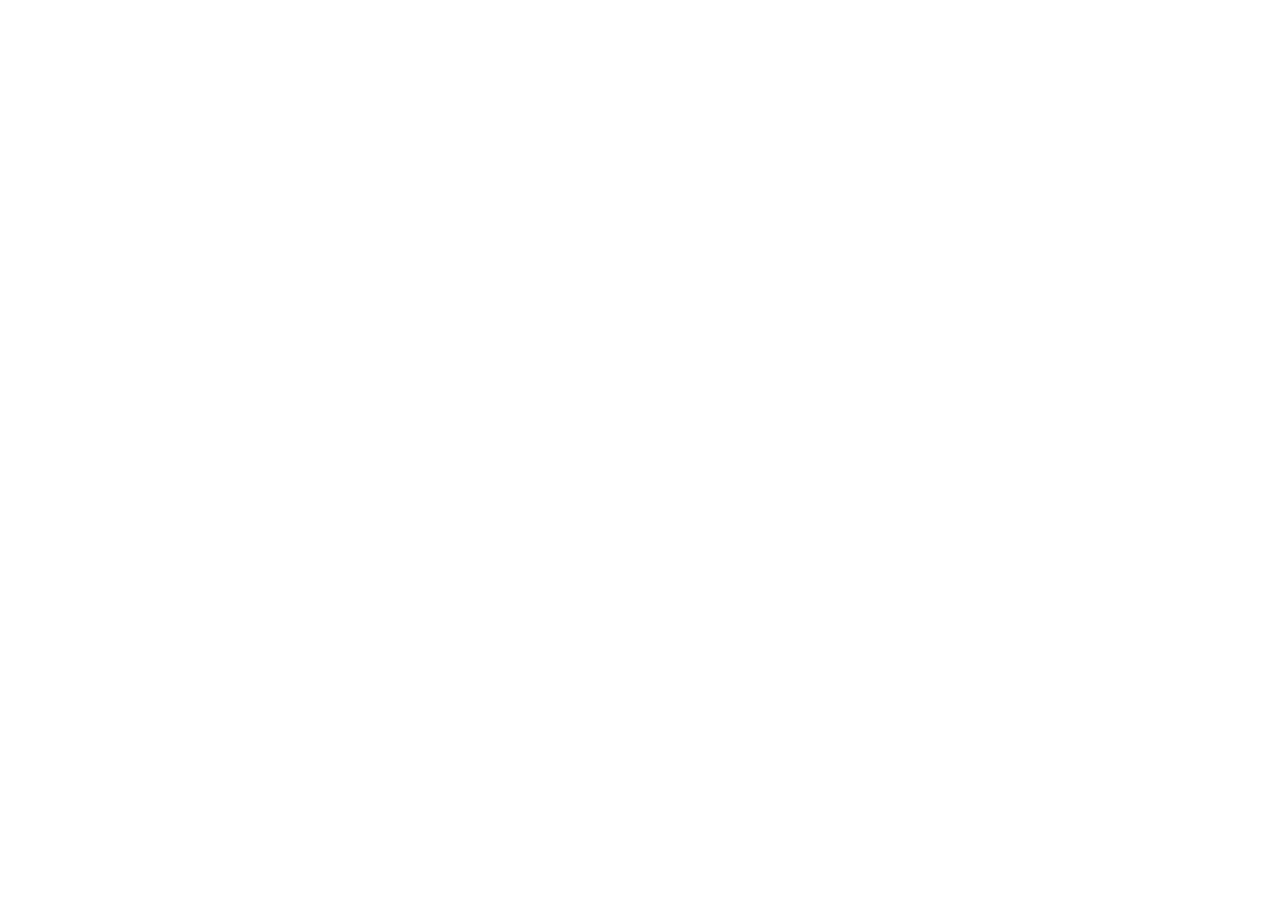
==== commit 9c0c33db: "Add files via upload" ====
--- a/index.html
+++ b/index.html
@@ -1,401 +1,13 @@
-<!DOCTYPE html>
+<!doctype html>
 <html lang="en">
-<head>
-<meta charset="UTF-8">
-<meta name="viewport" content="width=device-width, initial-scale=1.0">
-<title>Tekno Plus – Official Insta360 Distributor Indonesia</title>
-<meta name="description" content="Tekno Plus is the official Insta360 distributor in Indonesia. Authentic products, official warranty, same-day shipping.">
-<link rel="stylesheet" href="style.css">
-<style>
-  /* HERO */
-  #hero {
-    min-height: 100vh;
-    display: flex;
-    flex-direction: column;
-    align-items: center;
-    justify-content: center;
-    text-align: center;
-    position: relative;
-    padding: 8rem 4vw 4rem;
-    overflow: hidden;
-  }
-  .hero-bg {
-    position: absolute; inset: 0;
-    background:
-      radial-gradient(ellipse 80% 60% at 50% 30%, rgba(21,87,232,0.35) 0%, transparent 70%),
-      radial-gradient(ellipse 40% 40% at 20% 70%, rgba(0,212,255,0.15) 0%, transparent 60%),
-      radial-gradient(ellipse 50% 50% at 80% 80%, rgba(61,142,240,0.12) 0%, transparent 60%);
-  }
-  .hero-grid {
-    position: absolute; inset: 0;
-    background-image:
-      linear-gradient(rgba(255,255,255,0.04) 1px, transparent 1px),
-      linear-gradient(90deg, rgba(255,255,255,0.04) 1px, transparent 1px);
-    background-size: 60px 60px;
-    mask-image: radial-gradient(ellipse 80% 60% at 50% 40%, black, transparent);
-  }
-  .hero-badge {
-    display: inline-flex;
-    align-items: center;
-    gap: 0.5rem;
-    background: var(--white-10);
-    border: 1px solid var(--white-20);
-    border-radius: 30px;
-    padding: 0.4rem 1rem;
-    font-size: 0.8rem;
-    font-weight: 600;
-    letter-spacing: 0.1em;
-    color: var(--accent);
-    margin-bottom: 1.5rem;
-    backdrop-filter: blur(10px);
-    animation: fadeUp 0.8s ease both;
-    position: relative;
-  }
-  .hero-badge-dot {
-    width: 8px; height: 8px;
-    background: var(--accent);
-    border-radius: 50%;
-    animation: pulse 2s infinite;
-  }
-  @keyframes pulse {
-    0%, 100% { opacity: 1; transform: scale(1); }
-    50% { opacity: 0.5; transform: scale(1.3); }
-  }
-  .hero-title {
-    font-family: 'Barlow Condensed', sans-serif;
-    font-weight: 900;
-    font-size: clamp(3.5rem, 10vw, 7rem);
-    line-height: 0.95;
-    margin-bottom: 1.2rem;
-    animation: fadeUp 0.8s 0.1s ease both;
-    position: relative;
-  }
-  .gradient-text {
-    background: linear-gradient(135deg, var(--white) 0%, var(--blue-light) 50%, var(--accent) 100%);
-    -webkit-background-clip: text;
-    -webkit-text-fill-color: transparent;
-    background-clip: text;
-  }
-  .hero-sub {
-    font-size: clamp(1rem, 2vw, 1.25rem);
-    font-weight: 300;
-    color: var(--white-80);
-    max-width: 600px;
-    line-height: 1.6;
-    margin-bottom: 2.5rem;
-    animation: fadeUp 0.8s 0.2s ease both;
-    position: relative;
-  }
-  .hero-btns {
-    display: flex;
-    gap: 1rem;
-    flex-wrap: wrap;
-    justify-content: center;
-    animation: fadeUp 0.8s 0.3s ease both;
-    position: relative;
-  }
-  .hero-stats {
-    display: flex;
-    gap: 3rem;
-    margin-top: 4rem;
-    animation: fadeUp 0.8s 0.4s ease both;
-    position: relative;
-  }
-  .hero-stat { text-align: center; }
-  .hero-stat-num {
-    font-family: 'Barlow Condensed', sans-serif;
-    font-weight: 900;
-    font-size: 2.2rem;
-    background: linear-gradient(135deg, var(--white), var(--accent));
-    -webkit-background-clip: text;
-    -webkit-text-fill-color: transparent;
-    background-clip: text;
-  }
-  .hero-stat-label {
-    font-size: 0.78rem;
-    color: var(--white-50);
-    letter-spacing: 0.08em;
-    font-weight: 500;
-    margin-top: 0.2rem;
-  }
-  @keyframes fadeUp {
-    from { opacity: 0; transform: translateY(24px); }
-    to { opacity: 1; transform: translateY(0); }
-  }
+  <head>
+    <meta charset="UTF-8" />
+    <meta name="viewport" content="width=device-width, initial-scale=1.0" />
+    <title>My Google AI Studio App</title>
+  </head>
+  <body>
+    <div id="root"></div>
+    <script type="module" src="/src/main.tsx"></script>
+  </body>
+</html>
 
-  /* ABOUT */
-  #about { background: linear-gradient(180deg, var(--blue-deep) 0%, rgba(10,42,94,0.3) 100%); }
-  .about-grid {
-    display: grid;
-    grid-template-columns: 1fr 1fr;
-    gap: 5rem;
-    align-items: center;
-    max-width: 1200px;
-    margin: 0 auto;
-  }
-  .about-card {
-    background: linear-gradient(135deg, rgba(21,87,232,0.2), rgba(0,212,255,0.1));
-    border: 1px solid rgba(21,87,232,0.3);
-    border-radius: 20px;
-    padding: 3rem;
-    position: relative;
-    overflow: hidden;
-  }
-  .about-card::before {
-    content: '';
-    position: absolute;
-    top: -50%; right: -50%;
-    width: 100%; height: 100%;
-    background: radial-gradient(circle, rgba(0,212,255,0.1), transparent 70%);
-  }
-  .about-card-logo {
-    font-family: 'Barlow Condensed', sans-serif;
-    font-weight: 900;
-    font-size: 4rem;
-    background: linear-gradient(135deg, var(--white), var(--blue-light));
-    -webkit-background-clip: text;
-    -webkit-text-fill-color: transparent;
-    background-clip: text;
-    margin-bottom: 1rem;
-  }
-  .about-card-desc { color: var(--white-80); font-size: 0.9rem; line-height: 1.7; }
-  .about-tag {
-    display: inline-block;
-    background: linear-gradient(135deg, var(--blue-bright), var(--blue-electric));
-    padding: 0.3rem 0.8rem;
-    border-radius: 4px;
-    font-size: 0.75rem;
-    font-weight: 700;
-    letter-spacing: 0.1em;
-    margin-top: 1.2rem;
-    font-family: 'Barlow Condensed', sans-serif;
-  }
-  .value-list { list-style: none; margin-top: 1.5rem; }
-  .value-list li {
-    display: flex;
-    align-items: flex-start;
-    gap: 0.8rem;
-    margin-bottom: 1rem;
-    color: var(--white-80);
-    font-size: 0.95rem;
-    line-height: 1.5;
-  }
-  .value-icon { color: var(--accent); font-size: 1.1rem; flex-shrink: 0; margin-top: 0.1rem; }
-
-  /* TRUST */
-  #trust { text-align: center; }
-  .trust-inner { max-width: 1200px; margin: 0 auto; }
-  .trust-grid {
-    display: grid;
-    grid-template-columns: repeat(4, 1fr);
-    gap: 1.5rem;
-    margin-top: 3rem;
-  }
-  .trust-card {
-    background: linear-gradient(135deg, rgba(255,255,255,0.06), rgba(255,255,255,0.02));
-    border: 1px solid var(--white-10);
-    border-radius: 16px;
-    padding: 2rem 1.5rem;
-    transition: all 0.3s;
-  }
-  .trust-card:hover { border-color: rgba(21,87,232,0.4); transform: translateY(-4px); }
-  .trust-icon { font-size: 2.5rem; margin-bottom: 1rem; display: block; }
-  .trust-title {
-    font-family: 'Barlow Condensed', sans-serif;
-    font-weight: 700;
-    font-size: 1.1rem;
-    margin-bottom: 0.5rem;
-    letter-spacing: 0.03em;
-  }
-  .trust-desc { color: var(--white-50); font-size: 0.83rem; line-height: 1.6; }
-
-  /* PLATFORMS */
-  #platforms {
-    background: radial-gradient(ellipse 60% 50% at 50% 50%, rgba(21,87,232,0.1) 0%, transparent 70%);
-    text-align: center;
-  }
-  .platforms-inner { max-width: 800px; margin: 0 auto; }
-  .platforms-grid {
-    display: flex;
-    justify-content: center;
-    gap: 2rem;
-    margin-top: 3rem;
-    flex-wrap: wrap;
-  }
-  .platform-card {
-    background: var(--white-10);
-    border: 1px solid var(--white-10);
-    border-radius: 16px;
-    padding: 2rem 2.5rem;
-    transition: all 0.3s;
-    min-width: 180px;
-  }
-  .platform-card:hover { border-color: rgba(21,87,232,0.4); transform: translateY(-4px); }
-  .platform-icon { font-size: 2.5rem; display: block; margin-bottom: 0.8rem; }
-  .platform-name {
-    font-family: 'Barlow Condensed', sans-serif;
-    font-weight: 700;
-    font-size: 1.2rem;
-    letter-spacing: 0.05em;
-  }
-  .platform-note { color: var(--white-50); font-size: 0.8rem; margin-top: 0.3rem; }
-
-  @media (max-width: 768px) {
-    .about-grid { grid-template-columns: 1fr; gap: 2rem; }
-    .trust-grid { grid-template-columns: 1fr 1fr; }
-    .hero-stats { gap: 1.5rem; flex-wrap: wrap; justify-content: center; }
-  }
-</style>
-</head>
-<body>
-
-<div class="lang-switcher">
-  <button class="lang-btn" onclick="setLang('en')">EN</button>
-  <button class="lang-btn" onclick="setLang('id')">ID</button>
-</div>
-
-<nav>
-  <a href="index.html" class="nav-logo">TEKNO PLUS</a>
-  <ul class="nav-links">
-    <li><a href="index.html" class="active" data-en="Home" data-id="Beranda">Home</a></li>
-    <li><a href="products.html" data-en="Products" data-id="Produk">Products</a></li>
-    <li><a href="kol.html" data-en="KOL Partnership" data-id="Kemitraan KOL">KOL Partnership</a></li>
-    <li><a href="contact.html" class="nav-cta" data-en="Contact Us" data-id="Hubungi Kami">Contact Us</a></li>
-  </ul>
-</nav>
-
-<!-- HERO -->
-<section id="hero">
-  <div class="hero-bg"></div>
-  <div class="hero-grid"></div>
-  <div class="hero-badge">
-    <span class="hero-badge-dot"></span>
-    <span data-en="Official Insta360 Distributor — Indonesia" data-id="Distributor Resmi Insta360 — Indonesia">Official Insta360 Distributor — Indonesia</span>
-  </div>
-  <h1 class="hero-title">
-    <span class="gradient-text">TEKNO</span><br>PLUS
-  </h1>
-  <p class="hero-sub" data-en="Your trusted technology partner in Indonesia. We bring world-class action cameras and imaging technology to creators, adventurers, and businesses." data-id="Mitra teknologi terpercaya Anda di Indonesia. Kami menghadirkan kamera aksi dan teknologi pencitraan kelas dunia untuk para kreator, petualang, dan bisnis.">
-    Your trusted technology partner in Indonesia. We bring world-class action cameras and imaging technology to creators, adventurers, and businesses.
-  </p>
-  <div class="hero-btns">
-    <a href="products.html" class="btn-primary" data-en="Explore Products" data-id="Lihat Produk">Explore Products</a>
-    <a href="kol.html" class="btn-secondary" data-en="KOL Partnership" data-id="Kemitraan KOL">KOL Partnership</a>
-  </div>
-  <div class="hero-stats">
-    <div class="hero-stat">
-      <div class="hero-stat-num">100%</div>
-      <div class="hero-stat-label" data-en="Original Products" data-id="Produk Original">Original Products</div>
-    </div>
-    <div class="hero-stat">
-      <div class="hero-stat-num">12M</div>
-      <div class="hero-stat-label" data-en="Warranty" data-id="Garansi">Warranty</div>
-    </div>
-    <div class="hero-stat">
-      <div class="hero-stat-num">24/7</div>
-      <div class="hero-stat-label" data-en="After-Sales Support" data-id="Dukungan Purna Jual">After-Sales Support</div>
-    </div>
-  </div>
-</section>
-
-<!-- ABOUT -->
-<section id="about">
-  <div class="about-grid">
-    <div class="reveal">
-      <div class="about-card">
-        <div class="about-card-logo">T+</div>
-        <p class="about-card-desc" data-en="Tekno Plus is an authorized distributor of Insta360 in Indonesia. We are committed to bringing authentic technology products with full after-sales support to every customer." data-id="Tekno Plus adalah distributor resmi Insta360 di Indonesia. Kami berkomitmen menghadirkan produk teknologi asli dengan dukungan purna jual penuh kepada setiap pelanggan.">
-          Tekno Plus is an authorized distributor of Insta360 in Indonesia. We are committed to bringing authentic technology products with full after-sales support to every customer.
-        </p>
-        <span class="about-tag" data-en="AUTHORIZED RESELLER" data-id="RESELLER RESMI">AUTHORIZED RESELLER</span>
-      </div>
-    </div>
-    <div class="reveal">
-      <div class="section-label" data-en="WHO WE ARE" data-id="SIAPA KAMI">WHO WE ARE</div>
-      <h2 class="section-title" data-en="Technology You Can Trust" data-id="Teknologi Yang Bisa Dipercaya">Technology You Can Trust</h2>
-      <div class="section-divider"></div>
-      <p class="section-desc" data-en="We are more than just a reseller. Tekno Plus is a community-driven tech brand serving individual consumers, content creators, and enterprise clients across Indonesia." data-id="Kami lebih dari sekadar reseller. Tekno Plus adalah brand teknologi berbasis komunitas yang melayani konsumen individual, kreator konten, dan klien korporat di seluruh Indonesia.">
-        We are more than just a reseller. Tekno Plus is a community-driven tech brand serving individual consumers, content creators, and enterprise clients across Indonesia.
-      </p>
-      <ul class="value-list">
-        <li><span class="value-icon">✦</span><span data-en="Official warranty coverage for all products sold" data-id="Garansi resmi untuk semua produk yang dijual">Official warranty coverage for all products sold</span></li>
-        <li><span class="value-icon">✦</span><span data-en="Expert pre-sales consultation and product matching" data-id="Konsultasi pra-penjualan ahli dan penyesuaian produk">Expert pre-sales consultation and product matching</span></li>
-        <li><span class="value-icon">✦</span><span data-en="Fast same-day shipping from Jakarta warehouse" data-id="Pengiriman cepat di hari yang sama dari gudang Jakarta">Fast same-day shipping from Jakarta warehouse</span></li>
-        <li><span class="value-icon">✦</span><span data-en="Dedicated support for KOLs and business clients" data-id="Dukungan khusus untuk KOL dan klien bisnis">Dedicated support for KOLs and business clients</span></li>
-      </ul>
-    </div>
-  </div>
-</section>
-
-<!-- PLATFORMS -->
-<section id="platforms">
-  <div class="platforms-inner">
-    <div class="reveal">
-      <div class="section-label" data-en="WHERE TO FIND US" data-id="TEMUKAN KAMI DI">WHERE TO FIND US</div>
-      <h2 class="section-title" data-en="Available On Major Platforms" data-id="Tersedia di Platform Utama">Available On Major Platforms</h2>
-      <div class="section-divider" style="margin: 1rem auto 0;"></div>
-    </div>
-    <div class="platforms-grid">
-      <div class="platform-card reveal">
-        <span class="platform-icon">🛍️</span>
-        <div class="platform-name">Shopee</div>
-        <div class="platform-note" data-en="Official Store" data-id="Toko Resmi">Official Store</div>
-      </div>
-      <div class="platform-card reveal">
-        <span class="platform-icon">🛒</span>
-        <div class="platform-name">Tokopedia</div>
-        <div class="platform-note" data-en="Official Store" data-id="Toko Resmi">Official Store</div>
-      </div>
-    </div>
-  </div>
-</section>
-
-<!-- TRUST -->
-<section id="trust">
-  <div class="trust-inner">
-    <div class="reveal">
-      <div class="section-label" data-en="WHY CHOOSE US" data-id="MENGAPA PILIH KAMI">WHY CHOOSE US</div>
-      <h2 class="section-title" data-en="The Tekno Plus Difference" data-id="Perbedaan Tekno Plus">The Tekno Plus Difference</h2>
-      <div class="section-divider" style="margin: 1rem auto 0;"></div>
-    </div>
-    <div class="trust-grid">
-      <div class="trust-card reveal">
-        <span class="trust-icon">🛡️</span>
-        <div class="trust-title" data-en="Official Warranty" data-id="Garansi Resmi">Official Warranty</div>
-        <p class="trust-desc" data-en="12 months official warranty on all products sold through Tekno Plus" data-id="Garansi resmi 12 bulan untuk semua produk yang dijual melalui Tekno Plus">12 months official warranty on all products sold through Tekno Plus</p>
-      </div>
-      <div class="trust-card reveal">
-        <span class="trust-icon">✅</span>
-        <div class="trust-title" data-en="100% Authentic" data-id="100% Asli">100% Authentic</div>
-        <p class="trust-desc" data-en="Direct supply from Insta360 — guaranteed original, no grey market" data-id="Pasokan langsung dari Insta360 — dijamin asli, bukan produk grey market">Direct supply from Insta360 — guaranteed original, no grey market</p>
-      </div>
-      <div class="trust-card reveal">
-        <span class="trust-icon">🚀</span>
-        <div class="trust-title" data-en="Same-Day Shipping" data-id="Pengiriman Hari Ini">Same-Day Shipping</div>
-        <p class="trust-desc" data-en="Order before 2PM and your item ships the same day from our Jakarta warehouse" data-id="Pesan sebelum pukul 14.00 dan barang dikirim hari ini dari gudang Jakarta kami">Order before 2PM and your item ships the same day from our Jakarta warehouse</p>
-      </div>
-      <div class="trust-card reveal">
-        <span class="trust-icon">💬</span>
-        <div class="trust-title" data-en="24/7 Support" data-id="Dukungan 24/7">24/7 Support</div>
-        <p class="trust-desc" data-en="Always ready to help via WhatsApp before and after purchase" data-id="Selalu siap membantu melalui WhatsApp sebelum dan sesudah pembelian">Always ready to help via WhatsApp before and after purchase</p>
-      </div>
-    </div>
-  </div>
-</section>
-
-<footer>
-  <a href="index.html" class="footer-logo">TEKNO PLUS</a>
-  <div class="footer-copy" data-en="© 2025 Tekno Plus. All rights reserved." data-id="© 2025 Tekno Plus. Semua hak dilindungi.">© 2025 Tekno Plus. All rights reserved.</div>
-  <div class="footer-links">
-    <a href="index.html" data-en="Home" data-id="Beranda">Home</a>
-    <a href="products.html" data-en="Products" data-id="Produk">Products</a>
-    <a href="kol.html" data-en="Partnership" data-id="Kemitraan">Partnership</a>
-    <a href="contact.html" data-en="Contact" data-id="Kontak">Contact</a>
-  </div>
-</footer>
-
-<a href="https://wa.me/628211969822" class="wa-float" target="_blank" title="WhatsApp">💬</a>
-
-<script src="main.js"></script>
-</body>
-</html>
